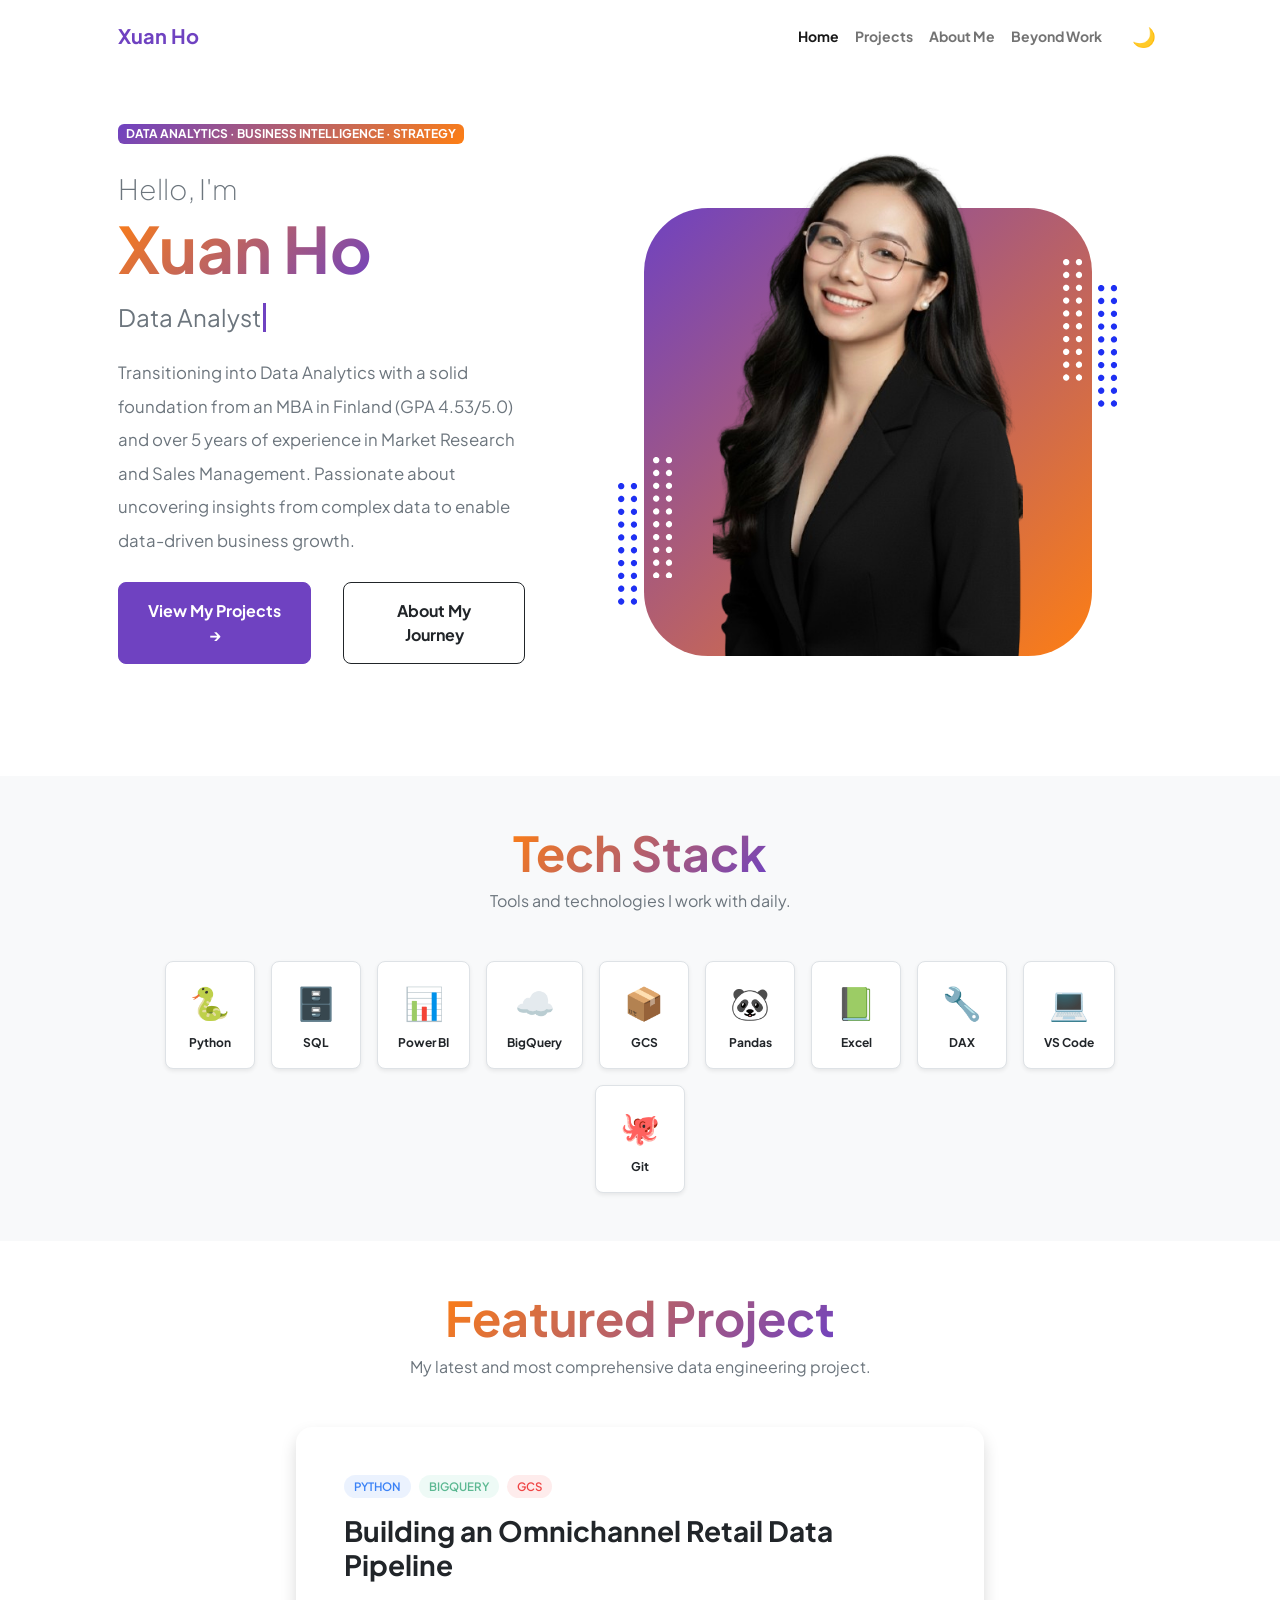
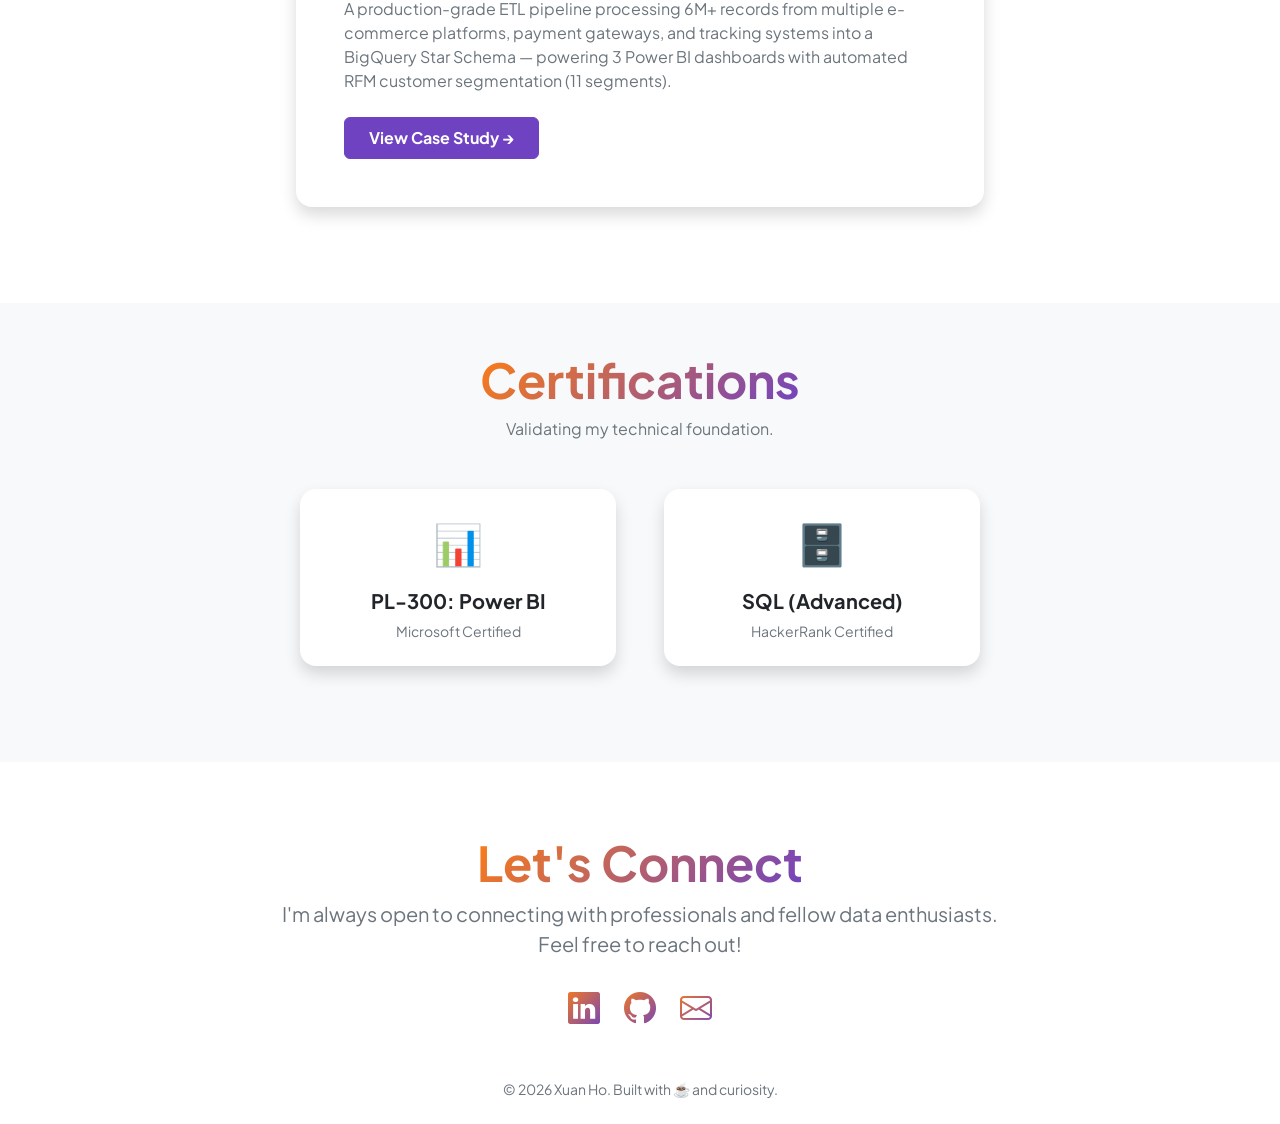
==== index.html @ 076ff89d "Merge branch 'main' of https://github.com/hothanhxuan/hothanhxuan.github.io" ====
<!DOCTYPE html>
<html lang="en">

<head>
    <meta charset="utf-8" />
    <meta name="viewport" content="width=device-width, initial-scale=1, shrink-to-fit=no" />
    <meta name="description"
        content="Xuan Ho (Susan Ho) — Data Analyst specializing in ETL pipelines, Power BI dashboards, and SQL analytics. Based in Helsinki, Finland." />
    <title>Xuan Ho — Data Analyst Portfolio</title>
    <!-- Favicon-->
    <link rel="icon" type="image/png" href="assets/images/favicon.png" />
    <!-- Custom Google font-->
    <link rel="preconnect" href="https://fonts.googleapis.com" />
    <link rel="preconnect" href="https://fonts.gstatic.com" crossorigin />
    <link
        href="https://fonts.googleapis.com/css2?family=Plus+Jakarta+Sans:wght@100;200;300;400;500;600;700;800;900&amp;display=swap"
        rel="stylesheet" />
    <!-- Bootstrap icons-->
    <link href="https://cdn.jsdelivr.net/npm/bootstrap-icons@1.8.1/font/bootstrap-icons.css" rel="stylesheet" />
    <!-- Bootstrap CSS -->
    <link href="https://cdn.jsdelivr.net/npm/bootstrap@5.2.3/dist/css/bootstrap.min.css" rel="stylesheet" />
    <!-- Core theme CSS -->
    <link href="css/style.css" rel="stylesheet" />
</head>

<body class="d-flex flex-column h-100">
    <main class="flex-shrink-0">
        <!-- Navigation-->
        <nav class="navbar navbar-expand-lg navbar-light bg-white py-3">
            <div class="container px-5">
                <a class="navbar-brand" href="index.html"><span class="fw-bolder text-primary">Xuan Ho</span></a>
                <div class="d-flex align-items-center gap-2 d-lg-none">
                    <button class="theme-toggle" id="theme-toggle-mobile" aria-label="Toggle theme"
                        style="width: 32px; height: 32px; border: 1px solid var(--border); border-radius: 50%; background: var(--surface);">
                        <span class="theme-icon" style="font-size: 0.9rem;">🌙</span>
                    </button>
                    <button class="navbar-toggler" type="button" data-bs-toggle="collapse"
                        data-bs-target="#navbarSupportedContent" aria-controls="navbarSupportedContent"
                        aria-expanded="false" aria-label="Toggle navigation"><span
                            class="navbar-toggler-icon"></span></button>
                </div>
                <div class="collapse navbar-collapse" id="navbarSupportedContent">
                    <ul class="navbar-nav ms-auto mb-2 mb-lg-0 small fw-bolder align-items-lg-center">
                        <li class="nav-item"><a class="nav-link active" href="index.html">Home</a></li>
                        <li class="nav-item"><a class="nav-link" href="projects.html">Projects</a></li>
                        <li class="nav-item"><a class="nav-link" href="resume.html">About Me</a></li>
                        <li class="nav-item"><a class="nav-link" href="beyond.html">Beyond Work</a></li>
                        <li class="nav-item ms-lg-3 mt-2 mt-lg-0 d-none d-lg-block">
                            <button class="theme-toggle" id="theme-toggle" aria-label="Toggle theme">
                                <span class="theme-icon">🌙</span>
                            </button>
                        </li>
                    </ul>
                </div>
            </div>
        </nav>

        <!-- Header-->
        <header class="py-5">
            <div class="container px-5 pb-5">
                <div class="row gx-5 align-items-center">
                    <div class="col-lg-5">
                        <!-- Header text content-->
                        <div class="text-center text-lg-start">
                            <div class="badge bg-gradient-primary-to-secondary text-white mb-4">
                                <div class="text-uppercase">Data Analytics &middot; Business Intelligence &middot;
                                    Strategy</div>
                            </div>
                            <div class="fs-3 fw-light text-muted">Hello, I'm</div>
                            <h1 class="display-3 fw-bolder mb-3"><span class="text-gradient d-inline">Xuan Ho</span>
                            </h1>
                            <h2 class="fs-4 fw-normal text-muted mb-4">
                                <span id="typing-text"></span><span class="typing-cursor"></span>
                            </h2>

                            <p class="text-muted mb-4 fw-normal lh-lg" style="font-size: 1.05rem;">
                                Transitioning into Data Analytics with a solid foundation from an MBA in Finland (GPA
                                4.53/5.0)
                                and over 5 years of experience in Market Research and Sales Management.
                                Passionate about uncovering insights from complex data to enable data-driven business
                                growth.
                            </p>
                            <div
                                class="d-grid gap-3 d-sm-flex justify-content-sm-center justify-content-lg-start mb-3">
                                <a class="btn btn-primary btn-lg px-4 py-3 me-sm-3 fs-6 fw-bolder"
                                    href="projects.html">View My Projects →</a>
                                <a class="btn btn-outline-dark btn-lg px-4 py-3 fs-6 fw-bolder" href="resume.html">About
                                    My Journey</a>
                            </div>
                        </div>
                    </div>
                    <div class="col-lg-7">
                        <div class="d-flex justify-content-center mt-5 mt-lg-0">
                            <div class="profile bg-gradient-primary-to-secondary">
                                <!-- TIP: For best results, use a photo with a transparent background like the demo example below-->
                                <!-- Watch a tutorial on how to do this on YouTube (link)-->
                                <img class="profile-img" src="assets/images/profile.png" alt="Xuan Ho" />
                                <div class="dots-1">
                                <!-- SVG Dots-->
                                <svg version="1.1" xmlns="http://www.w3.org/2000/svg"
                                    xmlns:xlink="http://www.w3.org/1999/xlink" x="0px" y="0px"
                                    viewBox="0 0 191.6 1215.4" style="enable-background: new 0 0 191.6 1215.4"
                                    xml:space="preserve">
                                    <g transform="translate(0.000000,1280.000000) scale(0.100000,-0.100000)">
                                        <path
                                            d="M227.7,12788.6c-105-35-200-141-222-248c-43-206,163-412,369-369c155,32,275,190,260,339c-11,105-90,213-190,262        C383.7,12801.6,289.7,12808.6,227.7,12788.6z">
                                        </path>
                                        <path
                                            d="M1507.7,12788.6c-151-50-253-216-222-362c25-119,136-230,254-255c194-41,395,142,375,339c-11,105-90,213-190,262        C1663.7,12801.6,1569.7,12808.6,1507.7,12788.6z">
                                        </path>
                                        <path
                                            d="M227.7,11508.6c-105-35-200-141-222-248c-43-206,163-412,369-369c155,32,275,190,260,339c-11,105-90,213-190,262        C383.7,11521.6,289.7,11528.6,227.7,11508.6z">
                                        </path>
                                        <path
                                            d="M1507.7,11508.6c-151-50-253-216-222-362c25-119,136-230,254-255c194-41,395,142,375,339c-11,105-90,213-190,262        C1663.7,11521.6,1569.7,11528.6,1507.7,11508.6z">
                                        </path>
                                        <path
                                            d="M227.7,10228.6c-105-35-200-141-222-248c-43-206,163-412,369-369c155,32,275,190,260,339c-11,105-90,213-190,262        C383.7,10241.6,289.7,10248.6,227.7,10228.6z">
                                        </path>
                                        <path
                                            d="M1507.7,10228.6c-105-35-200-141-222-248c-43-206,163-412,369-369c155,32,275,190,260,339c-11,105-90,213-190,262        C1663.7,10241.6,1569.7,10248.6,1507.7,10228.6z">
                                        </path>
                                        <path
                                            d="M227.7,8948.6c-105-35-200-141-222-248c-43-206,163-412,369-369c155,32,275,190,260,339c-11,105-90,213-190,262        C383.7,8961.6,289.7,8968.6,227.7,8948.6z">
                                        </path>
                                        <path
                                            d="M1507.7,8948.6c-105-35-200-141-222-248c-43-206,163-412,369-369c155,32,275,190,260,339c-11,105-90,213-190,262        C1663.7,8961.6,1569.7,8968.6,1507.7,8948.6z">
                                        </path>
                                        <path
                                            d="M227.7,7668.6c-105-35-200-141-222-248c-43-206,163-412,369-369c155,32,275,190,260,339c-11,105-90,213-190,262        C383.7,7681.6,289.7,7688.6,227.7,7668.6z">
                                        </path>
                                        <path
                                            d="M1507.7,7668.6c-105-35-200-141-222-248c-43-206,163-412,369-369c155,32,275,190,260,339c-11,105-90,213-190,262        C1663.7,7681.6,1569.7,7688.6,1507.7,7668.6z">
                                        </path>
                                        <path
                                            d="M227.7,6388.6c-105-35-200-141-222-248c-43-206,163-412,369-369c155,32,275,190,260,339c-11,105-90,213-190,262        C383.7,6401.6,289.7,6408.6,227.7,6388.6z">
                                        </path>
                                        <path
                                            d="M1507.7,6388.6c-105-35-200-141-222-248c-43-206,163-412,369-369c155,32,275,190,260,339c-11,105-90,213-190,262        C1663.7,6401.6,1569.7,6408.6,1507.7,6388.6z">
                                        </path>
                                        <path
                                            d="M227.7,5108.6c-105-35-200-141-222-248c-43-206,163-412,369-369c155,32,275,190,260,339c-11,105-90,213-190,262        C383.7,5121.6,289.7,5128.6,227.7,5108.6z">
                                        </path>
                                        <path
                                            d="M1507.7,5108.6c-105-35-200-141-222-248c-43-206,163-412,369-369c155,32,275,190,260,339c-11,105-90,213-190,262        C1663.7,5121.6,1569.7,5128.6,1507.7,5108.6z">
                                        </path>
                                        <path
                                            d="M227.7,3828.6c-105-35-200-141-222-248c-43-206,163-412,369-369c155,32,275,190,260,339c-11,105-90,213-190,262        C383.7,3841.6,289.7,3848.6,227.7,3828.6z">
                                        </path>
                                        <path
                                            d="M1507.7,3828.6c-105-35-200-141-222-248c-43-206,163-412,369-369c155,32,275,190,260,339c-11,105-90,213-190,262        C1663.7,3841.6,1569.7,3848.6,1507.7,3828.6z">
                                        </path>
                                        <path
                                            d="M227.7,2548.6c-105-35-200-141-222-248c-43-206,163-412,369-369c155,32,275,190,260,339c-11,105-90,213-190,262        C383.7,2561.6,289.7,2568.6,227.7,2548.6z">
                                        </path>
                                        <path
                                            d="M1507.7,2548.6c-105-35-200-141-222-248c-43-206,163-412,369-369c155,32,275,190,260,339c-11,105-90,213-190,262        C1663.7,2561.6,1569.7,2568.6,1507.7,2548.6z">
                                        </path>
                                        <path
                                            d="M227.7,1268.6c-105-35-200-141-222-248c-43-206,163-412,369-369c155,32,275,190,260,339c-11,105-90,213-190,262        C383.7,1281.6,289.7,1288.6,227.7,1268.6z">
                                        </path>
                                        <path
                                            d="M1507.7,1268.6c-105-35-200-141-222-248c-43-206,163-412,369-369c155,32,275,190,260,339c-11,105-90,213-190,262        C1663.7,1281.6,1569.7,1288.6,1507.7,1268.6z">
                                        </path>
                                    </g>
                                </svg>
                                <!-- END of SVG dots-->
                            </div>
                            <div class="dots-2">
                                <!-- SVG Dots-->
                                <svg version="1.1" xmlns="http://www.w3.org/2000/svg"
                                    xmlns:xlink="http://www.w3.org/1999/xlink" x="0px" y="0px"
                                    viewBox="0 0 191.6 1215.4" style="enable-background: new 0 0 191.6 1215.4"
                                    xml:space="preserve">
                                    <g transform="translate(0.000000,1280.000000) scale(0.100000,-0.100000)">
                                        <path
                                            d="M227.7,12788.6c-105-35-200-141-222-248c-43-206,163-412,369-369c155,32,275,190,260,339c-11,105-90,213-190,262        C383.7,12801.6,289.7,12808.6,227.7,12788.6z">
                                        </path>
                                        <path
                                            d="M1507.7,12788.6c-151-50-253-216-222-362c25-119,136-230,254-255c194-41,395,142,375,339c-11,105-90,213-190,262        C1663.7,12801.6,1569.7,12808.6,1507.7,12788.6z">
                                        </path>
                                        <path
                                            d="M227.7,11508.6c-105-35-200-141-222-248c-43-206,163-412,369-369c155,32,275,190,260,339c-11,105-90,213-190,262        C383.7,11521.6,289.7,11528.6,227.7,11508.6z">
                                        </path>
                                        <path
                                            d="M1507.7,11508.6c-151-50-253-216-222-362c25-119,136-230,254-255c194-41,395,142,375,339c-11,105-90,213-190,262        C1663.7,11521.6,1569.7,11528.6,1507.7,11508.6z">
                                        </path>
                                        <path
                                            d="M227.7,10228.6c-105-35-200-141-222-248c-43-206,163-412,369-369c155,32,275,190,260,339c-11,105-90,213-190,262        C383.7,10241.6,289.7,10248.6,227.7,10228.6z">
                                        </path>
                                        <path
                                            d="M1507.7,10228.6c-105-35-200-141-222-248c-43-206,163-412,369-369c155,32,275,190,260,339c-11,105-90,213-190,262        C1663.7,10241.6,1569.7,10248.6,1507.7,10228.6z">
                                        </path>
                                        <path
                                            d="M227.7,8948.6c-105-35-200-141-222-248c-43-206,163-412,369-369c155,32,275,190,260,339c-11,105-90,213-190,262        C383.7,8961.6,289.7,8968.6,227.7,8948.6z">
                                        </path>
                                        <path
                                            d="M1507.7,8948.6c-105-35-200-141-222-248c-43-206,163-412,369-369c155,32,275,190,260,339c-11,105-90,213-190,262        C1663.7,8961.6,1569.7,8968.6,1507.7,8948.6z">
                                        </path>
                                        <path
                                            d="M227.7,7668.6c-105-35-200-141-222-248c-43-206,163-412,369-369c155,32,275,190,260,339c-11,105-90,213-190,262        C383.7,7681.6,289.7,7688.6,227.7,7668.6z">
                                        </path>
                                        <path
                                            d="M1507.7,7668.6c-105-35-200-141-222-248c-43-206,163-412,369-369c155,32,275,190,260,339c-11,105-90,213-190,262        C1663.7,7681.6,1569.7,7688.6,1507.7,7668.6z">
                                        </path>
                                        <path
                                            d="M227.7,6388.6c-105-35-200-141-222-248c-43-206,163-412,369-369c155,32,275,190,260,339c-11,105-90,213-190,262        C383.7,6401.6,289.7,6408.6,227.7,6388.6z">
                                        </path>
                                        <path
                                            d="M1507.7,6388.6c-105-35-200-141-222-248c-43-206,163-412,369-369c155,32,275,190,260,339c-11,105-90,213-190,262        C1663.7,6401.6,1569.7,6408.6,1507.7,6388.6z">
                                        </path>
                                        <path
                                            d="M227.7,5108.6c-105-35-200-141-222-248c-43-206,163-412,369-369c155,32,275,190,260,339c-11,105-90,213-190,262        C383.7,5121.6,289.7,5128.6,227.7,5108.6z">
                                        </path>
                                        <path
                                            d="M1507.7,5108.6c-105-35-200-141-222-248c-43-206,163-412,369-369c155,32,275,190,260,339c-11,105-90,213-190,262        C1663.7,5121.6,1569.7,5128.6,1507.7,5108.6z">
                                        </path>
                                        <path
                                            d="M227.7,3828.6c-105-35-200-141-222-248c-43-206,163-412,369-369c155,32,275,190,260,339c-11,105-90,213-190,262        C383.7,3841.6,289.7,3848.6,227.7,3828.6z">
                                        </path>
                                        <path
                                            d="M1507.7,3828.6c-105-35-200-141-222-248c-43-206,163-412,369-369c155,32,275,190,260,339c-11,105-90,213-190,262        C1663.7,3841.6,1569.7,3848.6,1507.7,3828.6z">
                                        </path>
                                        <path
                                            d="M227.7,2548.6c-105-35-200-141-222-248c-43-206,163-412,369-369c155,32,275,190,260,339c-11,105-90,213-190,262        C383.7,2561.6,289.7,2568.6,227.7,2548.6z">
                                        </path>
                                        <path
                                            d="M1507.7,2548.6c-105-35-200-141-222-248c-43-206,163-412,369-369c155,32,275,190,260,339c-11,105-90,213-190,262        C1663.7,2561.6,1569.7,2568.6,1507.7,2548.6z">
                                        </path>
                                        <path
                                            d="M227.7,1268.6c-105-35-200-141-222-248c-43-206,163-412,369-369c155,32,275,190,260,339c-11,105-90,213-190,262        C383.7,1281.6,289.7,1288.6,227.7,1268.6z">
                                        </path>
                                        <path
                                            d="M1507.7,1268.6c-105-35-200-141-222-248c-43-206,163-412,369-369c155,32,275,190,260,339c-11,105-90,213-190,262        C1663.7,1281.6,1569.7,1288.6,1507.7,1268.6z">
                                        </path>
                                    </g>
                                </svg>
                                <!-- END of SVG dots-->
                            </div>
                            <div class="dots-3">
                                <!-- SVG Dots-->
                                <svg version="1.1" xmlns="http://www.w3.org/2000/svg"
                                    xmlns:xlink="http://www.w3.org/1999/xlink" x="0px" y="0px"
                                    viewBox="0 0 191.6 1215.4" style="enable-background: new 0 0 191.6 1215.4"
                                    xml:space="preserve">
                                    <g transform="translate(0.000000,1280.000000) scale(0.100000,-0.100000)">
                                        <path
                                            d="M227.7,12788.6c-105-35-200-141-222-248c-43-206,163-412,369-369c155,32,275,190,260,339c-11,105-90,213-190,262        C383.7,12801.6,289.7,12808.6,227.7,12788.6z">
                                        </path>
                                        <path
                                            d="M1507.7,12788.6c-151-50-253-216-222-362c25-119,136-230,254-255c194-41,395,142,375,339c-11,105-90,213-190,262        C1663.7,12801.6,1569.7,12808.6,1507.7,12788.6z">
                                        </path>
                                        <path
                                            d="M227.7,11508.6c-105-35-200-141-222-248c-43-206,163-412,369-369c155,32,275,190,260,339c-11,105-90,213-190,262        C383.7,11521.6,289.7,11528.6,227.7,11508.6z">
                                        </path>
                                        <path
                                            d="M1507.7,11508.6c-151-50-253-216-222-362c25-119,136-230,254-255c194-41,395,142,375,339c-11,105-90,213-190,262        C1663.7,11521.6,1569.7,11528.6,1507.7,11508.6z">
                                        </path>
                                        <path
                                            d="M227.7,10228.6c-105-35-200-141-222-248c-43-206,163-412,369-369c155,32,275,190,260,339c-11,105-90,213-190,262        C383.7,10241.6,289.7,10248.6,227.7,10228.6z">
                                        </path>
                                        <path
                                            d="M1507.7,10228.6c-105-35-200-141-222-248c-43-206,163-412,369-369c155,32,275,190,260,339c-11,105-90,213-190,262        C1663.7,10241.6,1569.7,10248.6,1507.7,10228.6z">
                                        </path>
                                        <path
                                            d="M227.7,8948.6c-105-35-200-141-222-248c-43-206,163-412,369-369c155,32,275,190,260,339c-11,105-90,213-190,262        C383.7,8961.6,289.7,8968.6,227.7,8948.6z">
                                        </path>
                                        <path
                                            d="M1507.7,8948.6c-105-35-200-141-222-248c-43-206,163-412,369-369c155,32,275,190,260,339c-11,105-90,213-190,262        C1663.7,8961.6,1569.7,8968.6,1507.7,8948.6z">
                                        </path>
                                        <path
                                            d="M227.7,7668.6c-105-35-200-141-222-248c-43-206,163-412,369-369c155,32,275,190,260,339c-11,105-90,213-190,262        C383.7,7681.6,289.7,7688.6,227.7,7668.6z">
                                        </path>
                                        <path
                                            d="M1507.7,7668.6c-105-35-200-141-222-248c-43-206,163-412,369-369c155,32,275,190,260,339c-11,105-90,213-190,262        C1663.7,7681.6,1569.7,7688.6,1507.7,7668.6z">
                                        </path>
                                        <path
                                            d="M227.7,6388.6c-105-35-200-141-222-248c-43-206,163-412,369-369c155,32,275,190,260,339c-11,105-90,213-190,262        C383.7,6401.6,289.7,6408.6,227.7,6388.6z">
                                        </path>
                                        <path
                                            d="M1507.7,6388.6c-105-35-200-141-222-248c-43-206,163-412,369-369c155,32,275,190,260,339c-11,105-90,213-190,262        C1663.7,6401.6,1569.7,6408.6,1507.7,6388.6z">
                                        </path>
                                        <path
                                            d="M227.7,5108.6c-105-35-200-141-222-248c-43-206,163-412,369-369c155,32,275,190,260,339c-11,105-90,213-190,262        C383.7,5121.6,289.7,5128.6,227.7,5108.6z">
                                        </path>
                                        <path
                                            d="M1507.7,5108.6c-105-35-200-141-222-248c-43-206,163-412,369-369c155,32,275,190,260,339c-11,105-90,213-190,262        C1663.7,5121.6,1569.7,5128.6,1507.7,5108.6z">
                                        </path>
                                        <path
                                            d="M227.7,3828.6c-105-35-200-141-222-248c-43-206,163-412,369-369c155,32,275,190,260,339c-11,105-90,213-190,262        C383.7,3841.6,289.7,3848.6,227.7,3828.6z">
                                        </path>
                                        <path
                                            d="M1507.7,3828.6c-105-35-200-141-222-248c-43-206,163-412,369-369c155,32,275,190,260,339c-11,105-90,213-190,262        C1663.7,3841.6,1569.7,3848.6,1507.7,3828.6z">
                                        </path>
                                        <path
                                            d="M227.7,2548.6c-105-35-200-141-222-248c-43-206,163-412,369-369c155,32,275,190,260,339c-11,105-90,213-190,262        C383.7,2561.6,289.7,2568.6,227.7,2548.6z">
                                        </path>
                                        <path
                                            d="M1507.7,2548.6c-105-35-200-141-222-248c-43-206,163-412,369-369c155,32,275,190,260,339c-11,105-90,213-190,262        C1663.7,2561.6,1569.7,2568.6,1507.7,2548.6z">
                                        </path>
                                        <path
                                            d="M227.7,1268.6c-105-35-200-141-222-248c-43-206,163-412,369-369c155,32,275,190,260,339c-11,105-90,213-190,262        C383.7,1281.6,289.7,1288.6,227.7,1268.6z">
                                        </path>
                                        <path
                                            d="M1507.7,1268.6c-105-35-200-141-222-248c-43-206,163-412,369-369c155,32,275,190,260,339c-11,105-90,213-190,262        C1663.7,1281.6,1569.7,1288.6,1507.7,1268.6z">
                                        </path>
                                    </g>
                                </svg>
                                <!-- END of SVG dots-->
                            </div>
                            <div class="dots-4">
                                <!-- SVG Dots-->
                                <svg version="1.1" xmlns="http://www.w3.org/2000/svg"
                                    xmlns:xlink="http://www.w3.org/1999/xlink" x="0px" y="0px"
                                    viewBox="0 0 191.6 1215.4" style="enable-background: new 0 0 191.6 1215.4"
                                    xml:space="preserve">
                                    <g transform="translate(0.000000,1280.000000) scale(0.100000,-0.100000)">
                                        <path
                                            d="M227.7,12788.6c-105-35-200-141-222-248c-43-206,163-412,369-369c155,32,275,190,260,339c-11,105-90,213-190,262        C383.7,12801.6,289.7,12808.6,227.7,12788.6z">
                                        </path>
                                        <path
                                            d="M1507.7,12788.6c-151-50-253-216-222-362c25-119,136-230,254-255c194-41,395,142,375,339c-11,105-90,213-190,262        C1663.7,12801.6,1569.7,12808.6,1507.7,12788.6z">
                                        </path>
                                        <path
                                            d="M227.7,11508.6c-105-35-200-141-222-248c-43-206,163-412,369-369c155,32,275,190,260,339c-11,105-90,213-190,262        C383.7,11521.6,289.7,11528.6,227.7,11508.6z">
                                        </path>
                                        <path
                                            d="M1507.7,11508.6c-151-50-253-216-222-362c25-119,136-230,254-255c194-41,395,142,375,339c-11,105-90,213-190,262        C1663.7,11521.6,1569.7,11528.6,1507.7,11508.6z">
                                        </path>
                                        <path
                                            d="M227.7,10228.6c-105-35-200-141-222-248c-43-206,163-412,369-369c155,32,275,190,260,339c-11,105-90,213-190,262        C383.7,10241.6,289.7,10248.6,227.7,10228.6z">
                                        </path>
                                        <path
                                            d="M1507.7,10228.6c-105-35-200-141-222-248c-43-206,163-412,369-369c155,32,275,190,260,339c-11,105-90,213-190,262        C1663.7,10241.6,1569.7,10248.6,1507.7,10228.6z">
                                        </path>
                                        <path
                                            d="M227.7,8948.6c-105-35-200-141-222-248c-43-206,163-412,369-369c155,32,275,190,260,339c-11,105-90,213-190,262        C383.7,8961.6,289.7,8968.6,227.7,8948.6z">
                                        </path>
                                        <path
                                            d="M1507.7,8948.6c-105-35-200-141-222-248c-43-206,163-412,369-369c155,32,275,190,260,339c-11,105-90,213-190,262        C1663.7,8961.6,1569.7,8968.6,1507.7,8948.6z">
                                        </path>
                                        <path
                                            d="M227.7,7668.6c-105-35-200-141-222-248c-43-206,163-412,369-369c155,32,275,190,260,339c-11,105-90,213-190,262        C383.7,7681.6,289.7,7688.6,227.7,7668.6z">
                                        </path>
                                        <path
                                            d="M1507.7,7668.6c-105-35-200-141-222-248c-43-206,163-412,369-369c155,32,275,190,260,339c-11,105-90,213-190,262        C1663.7,7681.6,1569.7,7688.6,1507.7,7668.6z">
                                        </path>
                                        <path
                                            d="M227.7,6388.6c-105-35-200-141-222-248c-43-206,163-412,369-369c155,32,275,190,260,339c-11,105-90,213-190,262        C383.7,6401.6,289.7,6408.6,227.7,6388.6z">
                                        </path>
                                        <path
                                            d="M1507.7,6388.6c-105-35-200-141-222-248c-43-206,163-412,369-369c155,32,275,190,260,339c-11,105-90,213-190,262        C1663.7,6401.6,1569.7,6408.6,1507.7,6388.6z">
                                        </path>
                                        <path
                                            d="M227.7,5108.6c-105-35-200-141-222-248c-43-206,163-412,369-369c155,32,275,190,260,339c-11,105-90,213-190,262        C383.7,5121.6,289.7,5128.6,227.7,5108.6z">
                                        </path>
                                        <path
                                            d="M1507.7,5108.6c-105-35-200-141-222-248c-43-206,163-412,369-369c155,32,275,190,260,339c-11,105-90,213-190,262        C1663.7,5121.6,1569.7,5128.6,1507.7,5108.6z">
                                        </path>
                                        <path
                                            d="M227.7,3828.6c-105-35-200-141-222-248c-43-206,163-412,369-369c155,32,275,190,260,339c-11,105-90,213-190,262        C383.7,3841.6,289.7,3848.6,227.7,3828.6z">
                                        </path>
                                        <path
                                            d="M1507.7,3828.6c-105-35-200-141-222-248c-43-206,163-412,369-369c155,32,275,190,260,339c-11,105-90,213-190,262        C1663.7,3841.6,1569.7,3848.6,1507.7,3828.6z">
                                        </path>
                                        <path
                                            d="M227.7,2548.6c-105-35-200-141-222-248c-43-206,163-412,369-369c155,32,275,190,260,339c-11,105-90,213-190,262        C383.7,2561.6,289.7,2568.6,227.7,2548.6z">
                                        </path>
                                        <path
                                            d="M1507.7,2548.6c-105-35-200-141-222-248c-43-206,163-412,369-369c155,32,275,190,260,339c-11,105-90,213-190,262        C1663.7,2561.6,1569.7,2568.6,1507.7,2548.6z">
                                        </path>
                                        <path
                                            d="M227.7,1268.6c-105-35-200-141-222-248c-43-206,163-412,369-369c155,32,275,190,260,339c-11,105-90,213-190,262        C383.7,1281.6,289.7,1288.6,227.7,1268.6z">
                                        </path>
                                        <path
                                            d="M1507.7,1268.6c-105-35-200-141-222-248c-43-206,163-412,369-369c155,32,275,190,260,339c-11,105-90,213-190,262        C1663.7,1281.6,1569.7,1288.6,1507.7,1268.6z">
                                        </path>
                                    </g>
                                </svg>
                                <!-- END of SVG dots-->
                            </div>
                        </div>

                    </div>
                </div>
            </div>
            </div>
        </header>

        <!-- Tech Stack Section -->
        <section class="bg-light py-5">
            <div class="container px-5">
                <div class="text-center mb-5">
                    <h2 class="display-5 fw-bolder"><span class="text-gradient d-inline">Tech Stack</span></h2>
                    <p class="text-muted">Tools and technologies I work with daily.</p>
                </div>
                <div class="d-flex flex-wrap justify-content-center gap-3">
                    <div class="tech-item bg-white shadow-sm"
                        style="display: flex; flex-direction: column; align-items: center; gap: 8px; padding: 16px 20px; border: 1px solid var(--border); border-radius: var(--radius); min-width: 90px;">
                        <span class="tech-icon fs-2">🐍</span><span class="fw-bolder"
                            style="font-size: 0.75rem;">Python</span></div>
                    <div class="tech-item bg-white shadow-sm"
                        style="display: flex; flex-direction: column; align-items: center; gap: 8px; padding: 16px 20px; border: 1px solid var(--border); border-radius: var(--radius); min-width: 90px;">
                        <span class="tech-icon fs-2">🗄️</span><span class="fw-bolder"
                            style="font-size: 0.75rem;">SQL</span></div>
                    <div class="tech-item bg-white shadow-sm"
                        style="display: flex; flex-direction: column; align-items: center; gap: 8px; padding: 16px 20px; border: 1px solid var(--border); border-radius: var(--radius); min-width: 90px;">
                        <span class="tech-icon fs-2">📊</span><span class="fw-bolder" style="font-size: 0.75rem;">Power
                            BI</span></div>
                    <div class="tech-item bg-white shadow-sm"
                        style="display: flex; flex-direction: column; align-items: center; gap: 8px; padding: 16px 20px; border: 1px solid var(--border); border-radius: var(--radius); min-width: 90px;">
                        <span class="tech-icon fs-2">☁️</span><span class="fw-bolder"
                            style="font-size: 0.75rem;">BigQuery</span></div>
                    <div class="tech-item bg-white shadow-sm"
                        style="display: flex; flex-direction: column; align-items: center; gap: 8px; padding: 16px 20px; border: 1px solid var(--border); border-radius: var(--radius); min-width: 90px;">
                        <span class="tech-icon fs-2">📦</span><span class="fw-bolder"
                            style="font-size: 0.75rem;">GCS</span></div>
                    <div class="tech-item bg-white shadow-sm"
                        style="display: flex; flex-direction: column; align-items: center; gap: 8px; padding: 16px 20px; border: 1px solid var(--border); border-radius: var(--radius); min-width: 90px;">
                        <span class="tech-icon fs-2">🐼</span><span class="fw-bolder"
                            style="font-size: 0.75rem;">Pandas</span></div>
                    <div class="tech-item bg-white shadow-sm"
                        style="display: flex; flex-direction: column; align-items: center; gap: 8px; padding: 16px 20px; border: 1px solid var(--border); border-radius: var(--radius); min-width: 90px;">
                        <span class="tech-icon fs-2">📗</span><span class="fw-bolder"
                            style="font-size: 0.75rem;">Excel</span></div>
                    <div class="tech-item bg-white shadow-sm"
                        style="display: flex; flex-direction: column; align-items: center; gap: 8px; padding: 16px 20px; border: 1px solid var(--border); border-radius: var(--radius); min-width: 90px;">
                        <span class="tech-icon fs-2">🔧</span><span class="fw-bolder"
                            style="font-size: 0.75rem;">DAX</span></div>
                    <div class="tech-item bg-white shadow-sm"
                        style="display: flex; flex-direction: column; align-items: center; gap: 8px; padding: 16px 20px; border: 1px solid var(--border); border-radius: var(--radius); min-width: 90px;">
                        <span class="tech-icon fs-2">💻</span><span class="fw-bolder" style="font-size: 0.75rem;">VS
                            Code</span></div>
                    <div class="tech-item bg-white shadow-sm"
                        style="display: flex; flex-direction: column; align-items: center; gap: 8px; padding: 16px 20px; border: 1px solid var(--border); border-radius: var(--radius); min-width: 90px;">
                        <span class="tech-icon fs-2">🐙</span><span class="fw-bolder"
                            style="font-size: 0.75rem;">Git</span></div>
                </div>
            </div>
        </section>

        <!-- Featured Project Section -->
        <section class="py-5">
            <div class="container px-5">
                <div class="text-center mb-5">
                    <h2 class="display-5 fw-bolder"><span class="text-gradient d-inline">Featured Project</span></h2>
                    <p class="text-muted">My latest and most comprehensive data engineering project.</p>
                </div>
                <div class="row justify-content-center">
                    <div class="col-lg-8">
                        <div class="card shadow border-0 rounded-4 mb-5 bg-white">
                            <div class="card-body p-5">
                                <div class="d-flex flex-wrap gap-2 mb-3">
                                    <span class="project-tag tag-python"
                                        style="padding: 3px 10px; border-radius: var(--radius-full); font-size: 0.72rem; font-weight: 600; text-transform: uppercase; background: rgba(59,130,246,0.1); color: #3B82F6;">Python</span>
                                    <span class="project-tag tag-bigquery"
                                        style="padding: 3px 10px; border-radius: var(--radius-full); font-size: 0.72rem; font-weight: 600; text-transform: uppercase; background: rgba(168,230,207,0.2); color: #5cb892;">BigQuery</span>
                                    <span class="project-tag tag-gcs"
                                        style="padding: 3px 10px; border-radius: var(--radius-full); font-size: 0.72rem; font-weight: 600; text-transform: uppercase; background: rgba(239,68,68,0.1); color: #EF4444;">GCS</span>
                                </div>
                                <h3 class="fw-bolder mb-3">Building an Omnichannel Retail Data Pipeline</h3>
                                <p class="text-muted mb-4">
                                    A production-grade ETL pipeline processing 6M+ records from multiple e-commerce
                                    platforms,
                                    payment gateways, and tracking systems into a BigQuery Star Schema — powering 3
                                    Power BI dashboards
                                    with automated RFM customer segmentation (11 segments).
                                </p>
                                <a href="projects/etl-pipeline.html"
                                    class="btn btn-primary px-4 py-2 fw-bolder">
                                    View Case Study →
                                </a>
                            </div>
                        </div>
                    </div>
                </div>
            </div>
        </section>

        <!-- Certifications Section -->
        <section class="bg-light py-5">
            <div class="container px-5">
                <div class="row gx-5 justify-content-center">
                    <div class="col-xxl-8">
                        <div class="text-center mb-5">
                            <h2 class="display-5 fw-bolder"><span class="text-gradient d-inline">Certifications</span>
                            </h2>
                            <p class="text-muted">Validating my technical foundation.</p>
                        </div>
                        <!-- Cert Grid -->
                        <div class="row gx-5 justify-content-center">
                            <div class="col-lg-4 col-md-6 mb-5">
                                <div class="card h-100 shadow border-0 rounded-4 bg-white">
                                    <div class="card-body p-4 text-center">
                                        <div class="fs-1 mb-3">📊</div>
                                        <h5 class="fw-bolder">PL-300: Power BI</h5>
                                        <div class="small text-muted">Microsoft Certified</div>
                                    </div>
                                </div>
                            </div>
                            <div class="col-lg-4 col-md-6 mb-5">
                                <div class="card h-100 shadow border-0 rounded-4 bg-white">
                                    <div class="card-body p-4 text-center">
                                        <div class="fs-1 mb-3">🗄️</div>
                                        <h5 class="fw-bolder">SQL (Advanced)</h5>
                                        <div class="small text-muted">HackerRank Certified</div>
                                    </div>
                                </div>
                            </div>
                        </div>
                    </div>
                </div>
            </div>
        </section>

    </main>

    <!-- Footer-->
    <footer class="bg-white py-4 mt-auto">
        <div class="container px-5">
            <div class="text-center my-5">
                <h2 class="display-5 fw-bolder"><span class="text-gradient d-inline">Let's Connect</span></h2>
                <p class="lead fw-normal text-muted mb-4">I'm always open to connecting with professionals and fellow
                    data
                    enthusiasts. <br> Feel free to reach out!</p>
                <div class="d-flex justify-content-center fs-2 gap-4">
                    <a class="text-gradient" href="https://linkedin.com/in/xuanhothanh" target="_blank"
                        title="LinkedIn"><i class="bi bi-linkedin"></i></a>
                    <a class="text-gradient" href="https://github.com/hothanhxuan" target="_blank" title="GitHub"><i
                            class="bi bi-github"></i></a>
                    <a class="text-gradient" href="mailto:susanngo1995@gmail.com" title="Email"><i
                            class="bi bi-envelope"></i></a>
                </div>
            </div>
            <div class="row align-items-center justify-content-center flex-column flex-sm-row">
                <div class="col-auto">
                    <div class="small m-0 text-muted">© 2026 Xuan Ho. Built with ☕ and curiosity.</div>
                </div>
            </div>
        </div>
    </footer>

    <button class="back-to-top" id="back-to-top" aria-label="Back to top">↑</button>

    <!-- Bootstrap core JS-->
    <script src="https://cdn.jsdelivr.net/npm/bootstrap@5.2.3/dist/js/bootstrap.bundle.min.js"></script>
    <!-- Core theme JS-->
    <script src="js/main.js"></script>
    <script>
        // Mobile theme toggle sync
        const mobileToggle = document.getElementById('theme-toggle-mobile');
        if (window.innerWidth <= 768 && mobileToggle) {
            mobileToggle.style.display = 'flex';
        }
        window.addEventListener('resize', () => {
            if (mobileToggle) mobileToggle.style.display = window.innerWidth <= 768 ? 'flex' : 'none';
        });
        mobileToggle?.addEventListener('click', () => {
            const current = document.documentElement.getAttribute('data-theme');
            setTheme(current === 'dark' ? 'light' : 'dark');
            const icon = mobileToggle.querySelector('.theme-icon');
            if (icon) icon.textContent = document.documentElement.getAttribute('data-theme') === 'dark' ? '☀️' : '🌙';
        });
    </script>
</body>

</html>
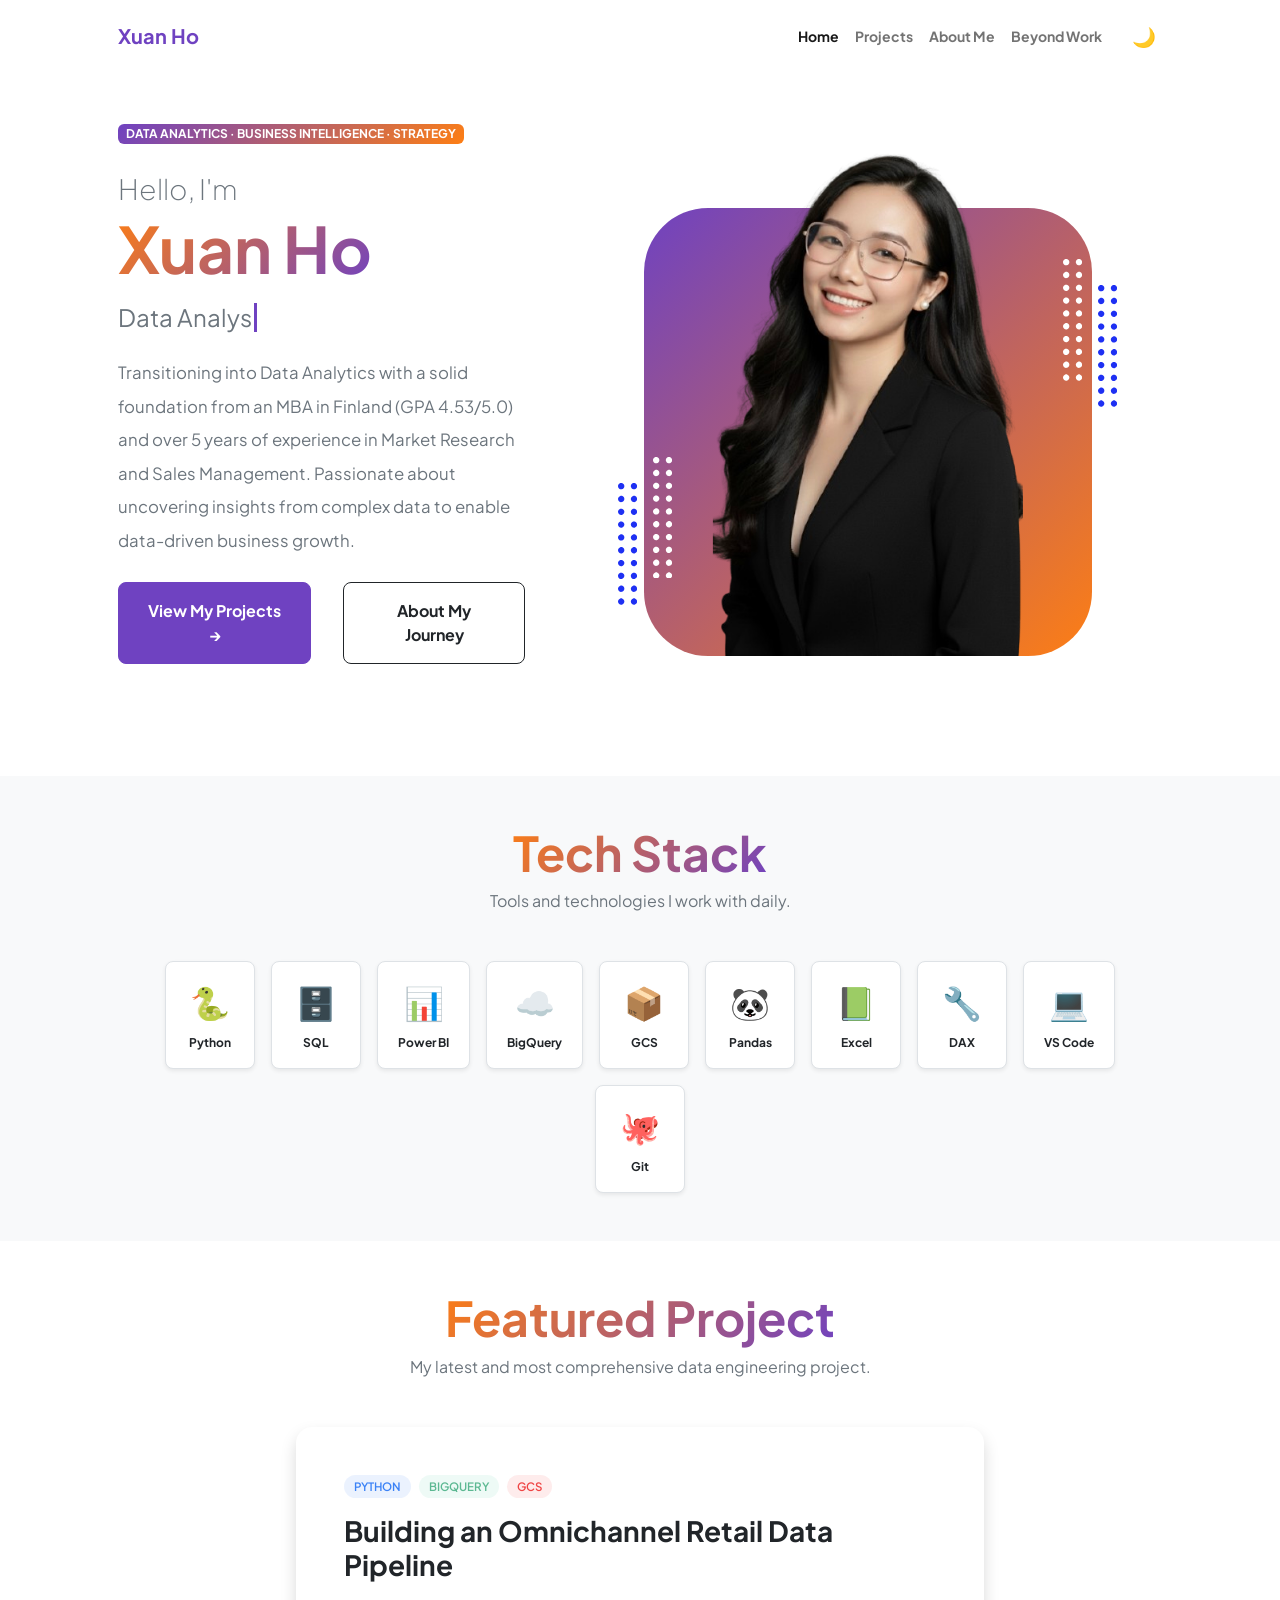
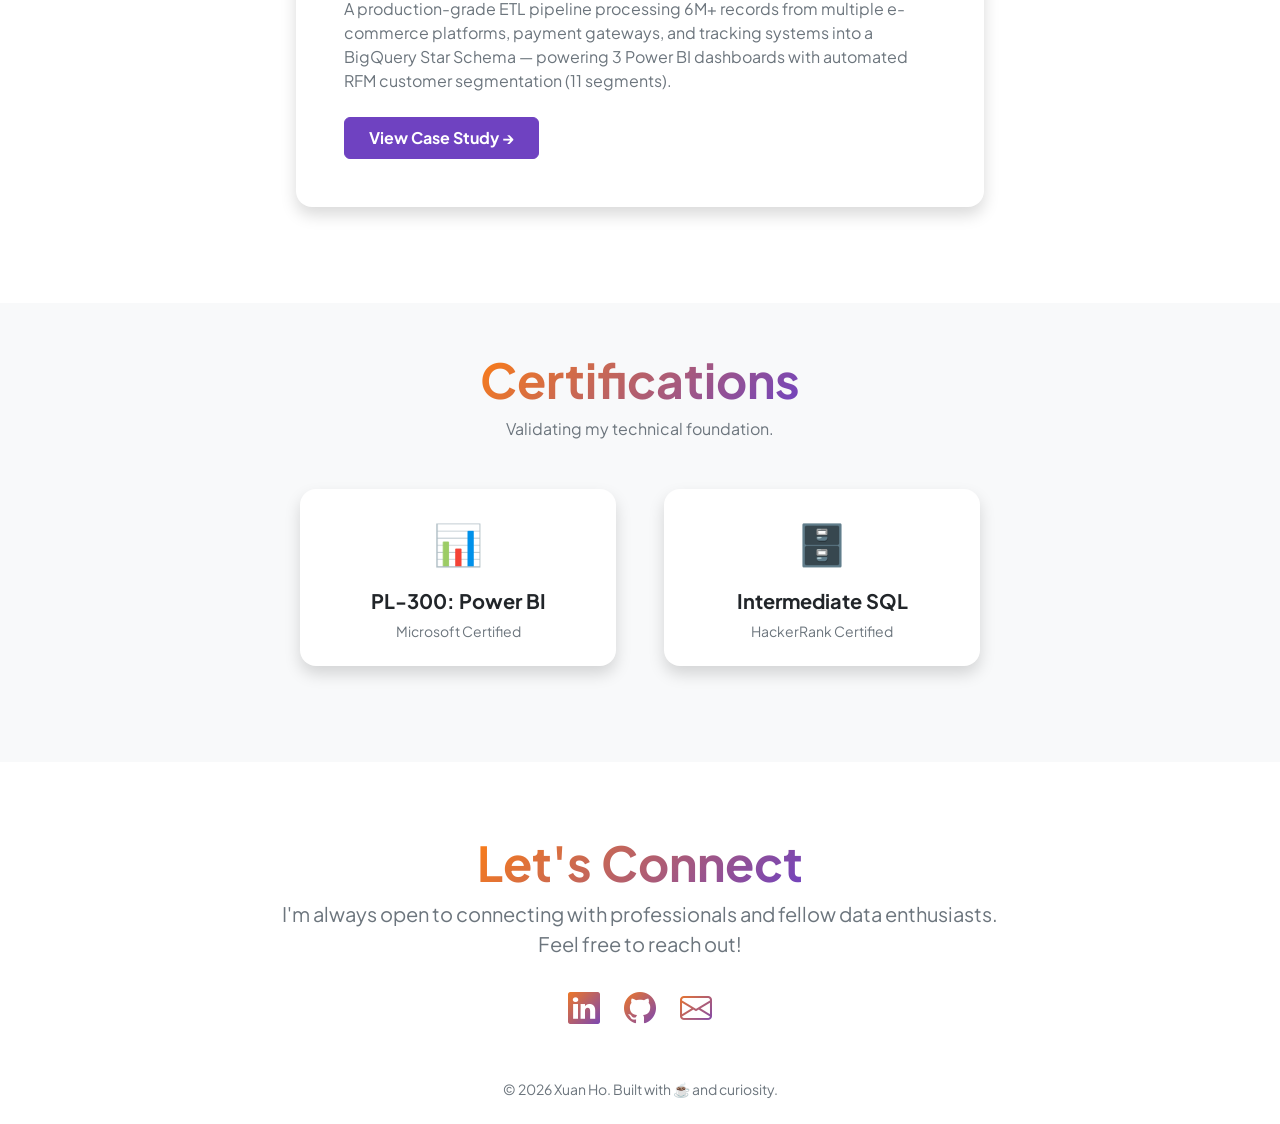
==== commit 95db85cf: "Update portfolio: projects, resume, and HR analytics case study" ====
--- a/index.html
+++ b/index.html
@@ -502,7 +502,7 @@
                                 <div class="card h-100 shadow border-0 rounded-4 bg-white">
                                     <div class="card-body p-4 text-center">
                                         <div class="fs-1 mb-3">🗄️</div>
-                                        <h5 class="fw-bolder">SQL (Advanced)</h5>
+                                        <h5 class="fw-bolder">Intermediate SQL</h5>
                                         <div class="small text-muted">HackerRank Certified</div>
                                     </div>
                                 </div>
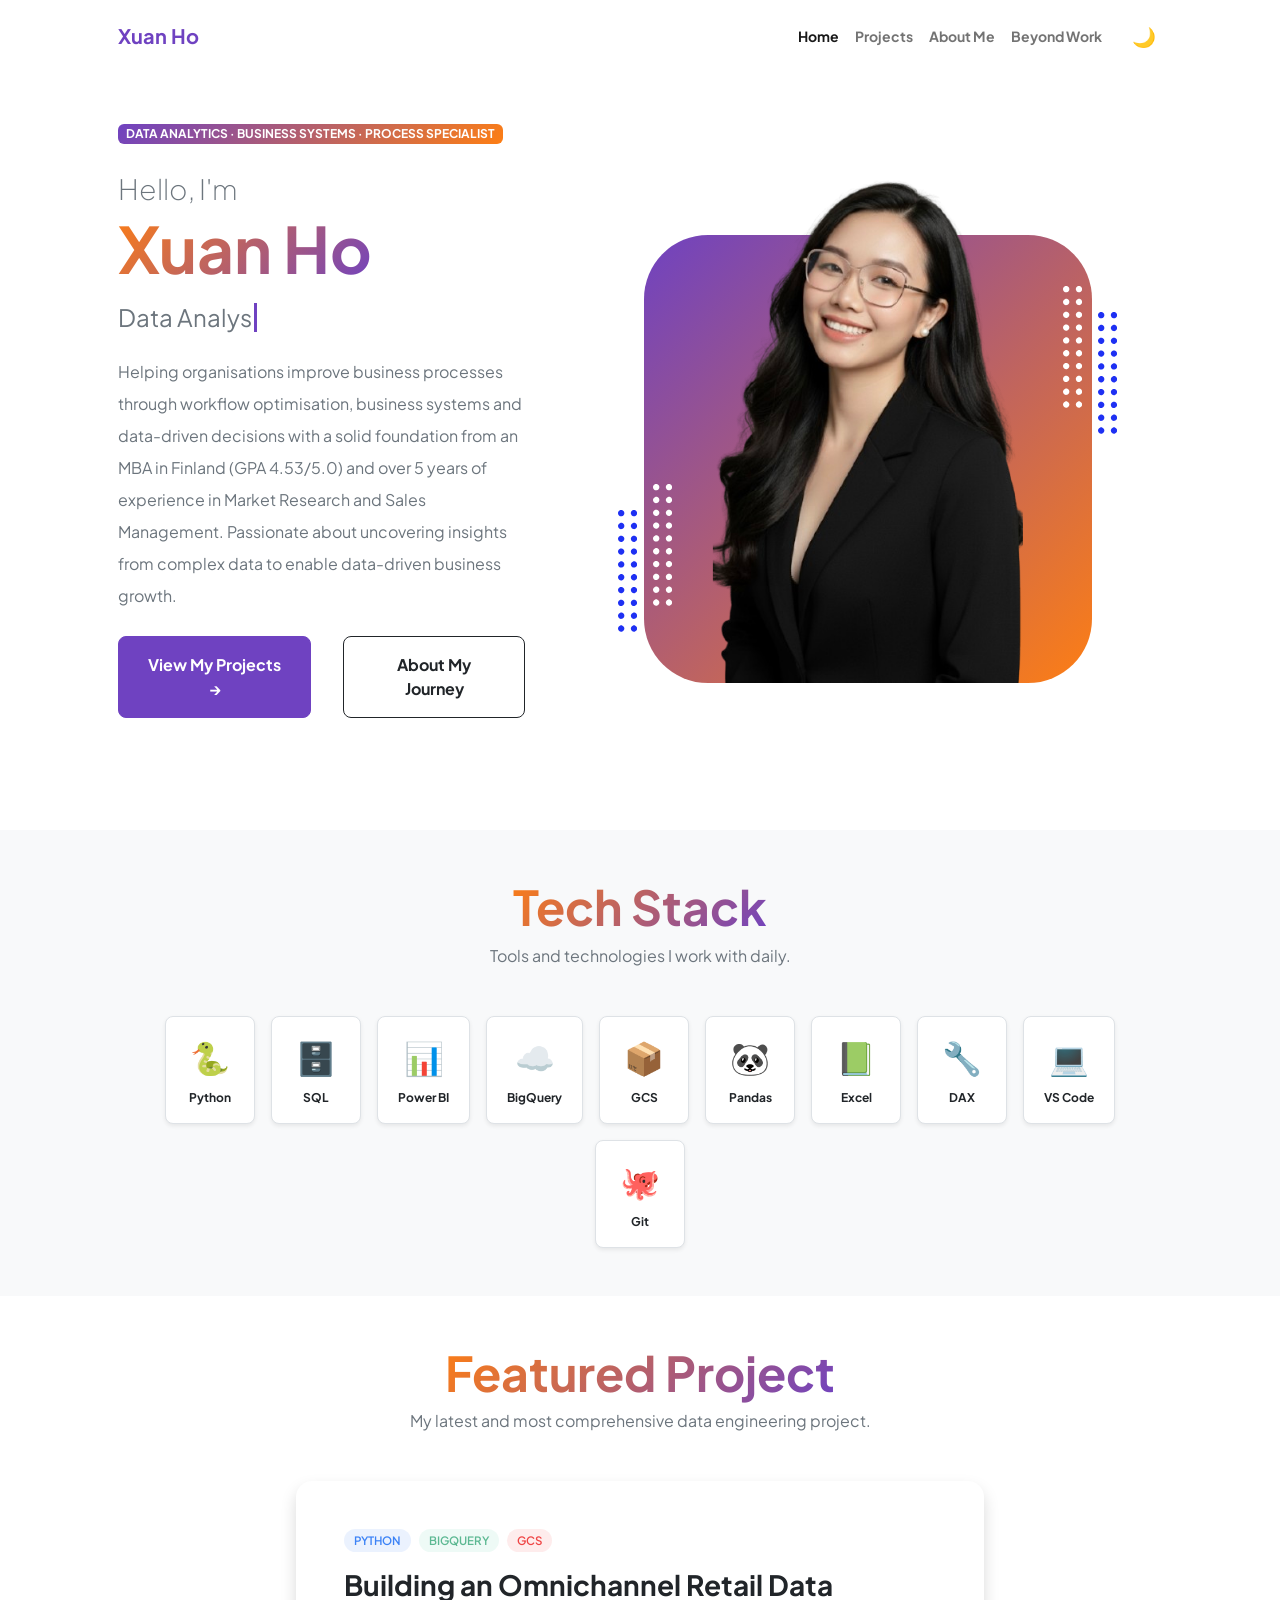
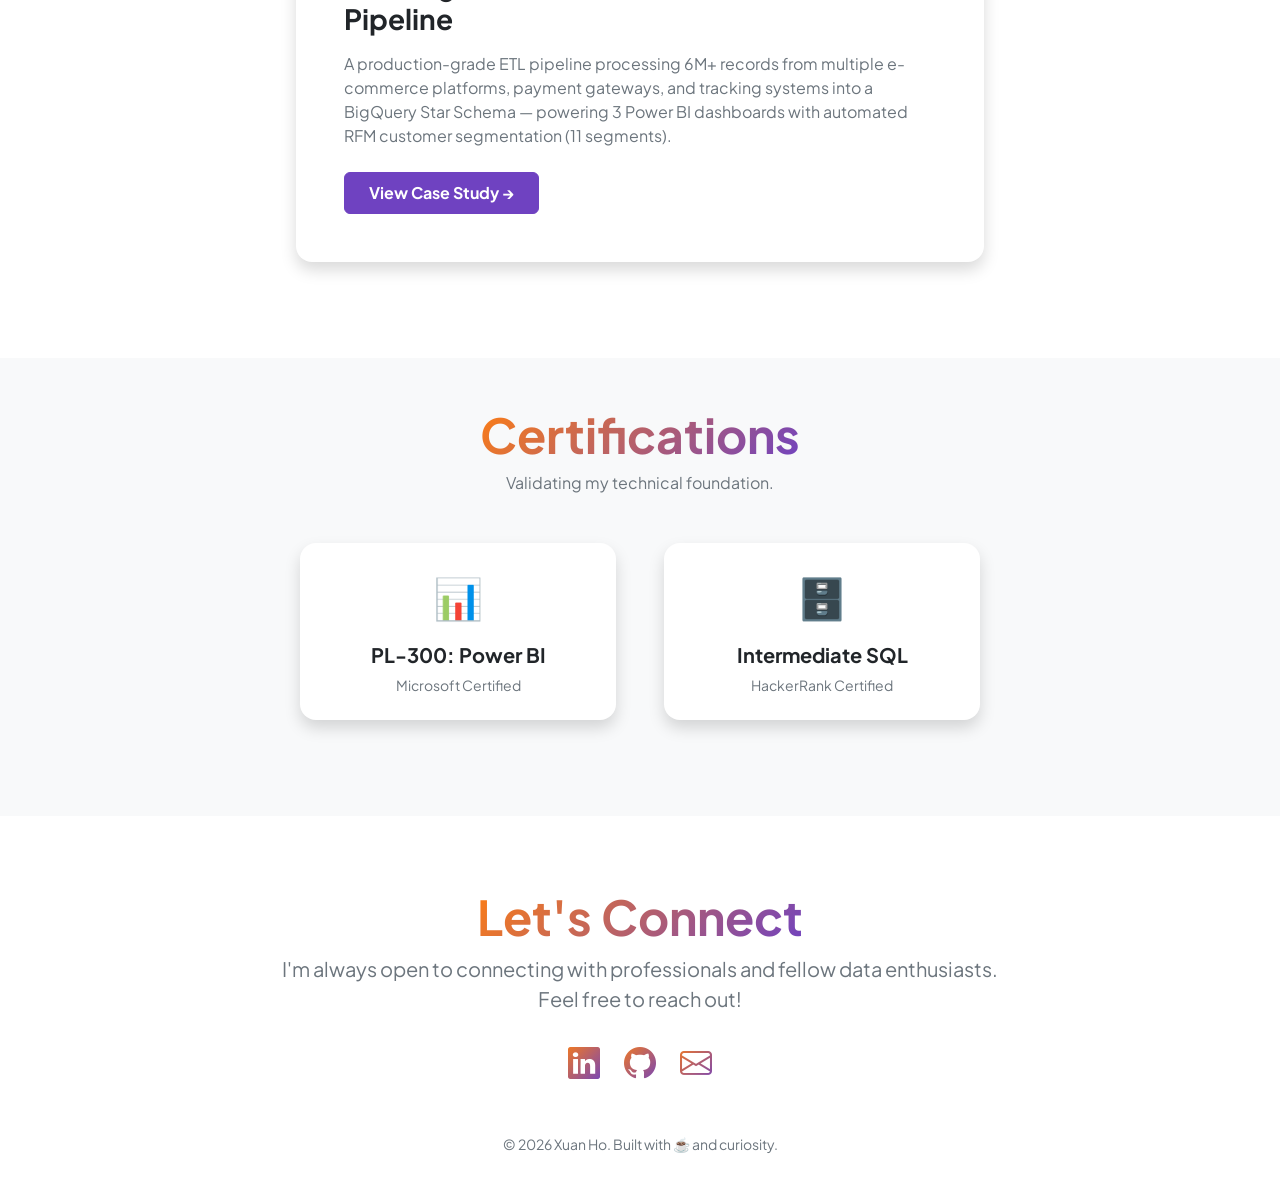
==== commit 36ac747f: "update" ====
--- a/index.html
+++ b/index.html
@@ -7,8 +7,23 @@
     <meta name="description"
         content="Xuan Ho (Susan Ho) — Data Analyst specializing in ETL pipelines, Power BI dashboards, and SQL analytics. Based in Helsinki, Finland." />
     <title>Xuan Ho — Data Analyst Portfolio</title>
+    <!-- Open Graph / LinkedIn / Facebook -->
+    <meta property="og:type" content="website">
+    <meta property="og:url" content="https://hothanhxuan.github.io/">
+    <meta property="og:title" content="Xuan Ho — Data Analyst Portfolio">
+    <meta property="og:description"
+        content="Xuan Ho (Susan Ho) — Data Analyst specializing in ETL pipelines, Power BI dashboards, and SQL analytics. Based in Helsinki, Finland.">
+    <meta property="og:image" content="https://hothanhxuan.github.io/assets/images/og-cover.png">
+
+    <!-- Twitter -->
+    <meta property="twitter:card" content="summary_large_image">
+    <meta property="twitter:url" content="https://hothanhxuan.github.io/">
+    <meta property="twitter:title" content="Xuan Ho — Data Analyst Portfolio">
+    <meta property="twitter:description"
+        content="Xuan Ho (Susan Ho) — Data Analyst specializing in ETL pipelines, Power BI dashboards, and SQL analytics. Based in Helsinki, Finland.">
+    <meta property="twitter:image" content="https://hothanhxuan.github.io/assets/images/og-cover.png">
     <!-- Favicon-->
-    <link rel="icon" type="image/png" href="assets/images/favicon.png" />
+
     <!-- Custom Google font-->
     <link rel="preconnect" href="https://fonts.googleapis.com" />
     <link rel="preconnect" href="https://fonts.gstatic.com" crossorigin />
@@ -21,6 +36,8 @@
     <link href="https://cdn.jsdelivr.net/npm/bootstrap@5.2.3/dist/css/bootstrap.min.css" rel="stylesheet" />
     <!-- Core theme CSS -->
     <link href="css/style.css" rel="stylesheet" />
+    <link rel="icon"
+        href="data:image/svg+xml,<svg xmlns=%22http://www.w3.org/2000/svg%22 viewBox=%220 0 100 100%22><text y=%22.9em%22 font-size=%2290%22>🌸</text></svg>">
 </head>
 
 <body class="d-flex flex-column h-100">
@@ -63,8 +80,8 @@
                         <!-- Header text content-->
                         <div class="text-center text-lg-start">
                             <div class="badge bg-gradient-primary-to-secondary text-white mb-4">
-                                <div class="text-uppercase">Data Analytics &middot; Business Intelligence &middot;
-                                    Strategy</div>
+                                <div class="text-uppercase">Data Analytics &middot; Business Systems &middot;
+                                    Process Specialist</div>
                             </div>
                             <div class="fs-3 fw-light text-muted">Hello, I'm</div>
                             <h1 class="display-3 fw-bolder mb-3"><span class="text-gradient d-inline">Xuan Ho</span>
@@ -73,15 +90,15 @@
                                 <span id="typing-text"></span><span class="typing-cursor"></span>
                             </h2>
 
-                            <p class="text-muted mb-4 fw-normal lh-lg" style="font-size: 1.05rem;">
-                                Transitioning into Data Analytics with a solid foundation from an MBA in Finland (GPA
+                            <p class="text-muted mb-4 fw-normal lh-lg" style="font-size: 1.0rem;">
+                                Helping organisations improve business processes through workflow optimisation, business
+                                systems and data-driven decisions with a solid foundation from an MBA in Finland (GPA
                                 4.53/5.0)
                                 and over 5 years of experience in Market Research and Sales Management.
                                 Passionate about uncovering insights from complex data to enable data-driven business
                                 growth.
                             </p>
-                            <div
-                                class="d-grid gap-3 d-sm-flex justify-content-sm-center justify-content-lg-start mb-3">
+                            <div class="d-grid gap-3 d-sm-flex justify-content-sm-center justify-content-lg-start mb-3">
                                 <a class="btn btn-primary btn-lg px-4 py-3 me-sm-3 fs-6 fw-bolder"
                                     href="projects.html">View My Projects →</a>
                                 <a class="btn btn-outline-dark btn-lg px-4 py-3 fs-6 fw-bolder" href="resume.html">About
@@ -96,294 +113,294 @@
                                 <!-- Watch a tutorial on how to do this on YouTube (link)-->
                                 <img class="profile-img" src="assets/images/profile.png" alt="Xuan Ho" />
                                 <div class="dots-1">
-                                <!-- SVG Dots-->
-                                <svg version="1.1" xmlns="http://www.w3.org/2000/svg"
-                                    xmlns:xlink="http://www.w3.org/1999/xlink" x="0px" y="0px"
-                                    viewBox="0 0 191.6 1215.4" style="enable-background: new 0 0 191.6 1215.4"
-                                    xml:space="preserve">
-                                    <g transform="translate(0.000000,1280.000000) scale(0.100000,-0.100000)">
-                                        <path
-                                            d="M227.7,12788.6c-105-35-200-141-222-248c-43-206,163-412,369-369c155,32,275,190,260,339c-11,105-90,213-190,262        C383.7,12801.6,289.7,12808.6,227.7,12788.6z">
-                                        </path>
-                                        <path
-                                            d="M1507.7,12788.6c-151-50-253-216-222-362c25-119,136-230,254-255c194-41,395,142,375,339c-11,105-90,213-190,262        C1663.7,12801.6,1569.7,12808.6,1507.7,12788.6z">
-                                        </path>
-                                        <path
-                                            d="M227.7,11508.6c-105-35-200-141-222-248c-43-206,163-412,369-369c155,32,275,190,260,339c-11,105-90,213-190,262        C383.7,11521.6,289.7,11528.6,227.7,11508.6z">
-                                        </path>
-                                        <path
-                                            d="M1507.7,11508.6c-151-50-253-216-222-362c25-119,136-230,254-255c194-41,395,142,375,339c-11,105-90,213-190,262        C1663.7,11521.6,1569.7,11528.6,1507.7,11508.6z">
-                                        </path>
-                                        <path
-                                            d="M227.7,10228.6c-105-35-200-141-222-248c-43-206,163-412,369-369c155,32,275,190,260,339c-11,105-90,213-190,262        C383.7,10241.6,289.7,10248.6,227.7,10228.6z">
-                                        </path>
-                                        <path
-                                            d="M1507.7,10228.6c-105-35-200-141-222-248c-43-206,163-412,369-369c155,32,275,190,260,339c-11,105-90,213-190,262        C1663.7,10241.6,1569.7,10248.6,1507.7,10228.6z">
-                                        </path>
-                                        <path
-                                            d="M227.7,8948.6c-105-35-200-141-222-248c-43-206,163-412,369-369c155,32,275,190,260,339c-11,105-90,213-190,262        C383.7,8961.6,289.7,8968.6,227.7,8948.6z">
-                                        </path>
-                                        <path
-                                            d="M1507.7,8948.6c-105-35-200-141-222-248c-43-206,163-412,369-369c155,32,275,190,260,339c-11,105-90,213-190,262        C1663.7,8961.6,1569.7,8968.6,1507.7,8948.6z">
-                                        </path>
-                                        <path
-                                            d="M227.7,7668.6c-105-35-200-141-222-248c-43-206,163-412,369-369c155,32,275,190,260,339c-11,105-90,213-190,262        C383.7,7681.6,289.7,7688.6,227.7,7668.6z">
-                                        </path>
-                                        <path
-                                            d="M1507.7,7668.6c-105-35-200-141-222-248c-43-206,163-412,369-369c155,32,275,190,260,339c-11,105-90,213-190,262        C1663.7,7681.6,1569.7,7688.6,1507.7,7668.6z">
-                                        </path>
-                                        <path
-                                            d="M227.7,6388.6c-105-35-200-141-222-248c-43-206,163-412,369-369c155,32,275,190,260,339c-11,105-90,213-190,262        C383.7,6401.6,289.7,6408.6,227.7,6388.6z">
-                                        </path>
-                                        <path
-                                            d="M1507.7,6388.6c-105-35-200-141-222-248c-43-206,163-412,369-369c155,32,275,190,260,339c-11,105-90,213-190,262        C1663.7,6401.6,1569.7,6408.6,1507.7,6388.6z">
-                                        </path>
-                                        <path
-                                            d="M227.7,5108.6c-105-35-200-141-222-248c-43-206,163-412,369-369c155,32,275,190,260,339c-11,105-90,213-190,262        C383.7,5121.6,289.7,5128.6,227.7,5108.6z">
-                                        </path>
-                                        <path
-                                            d="M1507.7,5108.6c-105-35-200-141-222-248c-43-206,163-412,369-369c155,32,275,190,260,339c-11,105-90,213-190,262        C1663.7,5121.6,1569.7,5128.6,1507.7,5108.6z">
-                                        </path>
-                                        <path
-                                            d="M227.7,3828.6c-105-35-200-141-222-248c-43-206,163-412,369-369c155,32,275,190,260,339c-11,105-90,213-190,262        C383.7,3841.6,289.7,3848.6,227.7,3828.6z">
-                                        </path>
-                                        <path
-                                            d="M1507.7,3828.6c-105-35-200-141-222-248c-43-206,163-412,369-369c155,32,275,190,260,339c-11,105-90,213-190,262        C1663.7,3841.6,1569.7,3848.6,1507.7,3828.6z">
-                                        </path>
-                                        <path
-                                            d="M227.7,2548.6c-105-35-200-141-222-248c-43-206,163-412,369-369c155,32,275,190,260,339c-11,105-90,213-190,262        C383.7,2561.6,289.7,2568.6,227.7,2548.6z">
-                                        </path>
-                                        <path
-                                            d="M1507.7,2548.6c-105-35-200-141-222-248c-43-206,163-412,369-369c155,32,275,190,260,339c-11,105-90,213-190,262        C1663.7,2561.6,1569.7,2568.6,1507.7,2548.6z">
-                                        </path>
-                                        <path
-                                            d="M227.7,1268.6c-105-35-200-141-222-248c-43-206,163-412,369-369c155,32,275,190,260,339c-11,105-90,213-190,262        C383.7,1281.6,289.7,1288.6,227.7,1268.6z">
-                                        </path>
-                                        <path
-                                            d="M1507.7,1268.6c-105-35-200-141-222-248c-43-206,163-412,369-369c155,32,275,190,260,339c-11,105-90,213-190,262        C1663.7,1281.6,1569.7,1288.6,1507.7,1268.6z">
-                                        </path>
-                                    </g>
-                                </svg>
-                                <!-- END of SVG dots-->
+                                    <!-- SVG Dots-->
+                                    <svg version="1.1" xmlns="http://www.w3.org/2000/svg"
+                                        xmlns:xlink="http://www.w3.org/1999/xlink" x="0px" y="0px"
+                                        viewBox="0 0 191.6 1215.4" style="enable-background: new 0 0 191.6 1215.4"
+                                        xml:space="preserve">
+                                        <g transform="translate(0.000000,1280.000000) scale(0.100000,-0.100000)">
+                                            <path
+                                                d="M227.7,12788.6c-105-35-200-141-222-248c-43-206,163-412,369-369c155,32,275,190,260,339c-11,105-90,213-190,262        C383.7,12801.6,289.7,12808.6,227.7,12788.6z">
+                                            </path>
+                                            <path
+                                                d="M1507.7,12788.6c-151-50-253-216-222-362c25-119,136-230,254-255c194-41,395,142,375,339c-11,105-90,213-190,262        C1663.7,12801.6,1569.7,12808.6,1507.7,12788.6z">
+                                            </path>
+                                            <path
+                                                d="M227.7,11508.6c-105-35-200-141-222-248c-43-206,163-412,369-369c155,32,275,190,260,339c-11,105-90,213-190,262        C383.7,11521.6,289.7,11528.6,227.7,11508.6z">
+                                            </path>
+                                            <path
+                                                d="M1507.7,11508.6c-151-50-253-216-222-362c25-119,136-230,254-255c194-41,395,142,375,339c-11,105-90,213-190,262        C1663.7,11521.6,1569.7,11528.6,1507.7,11508.6z">
+                                            </path>
+                                            <path
+                                                d="M227.7,10228.6c-105-35-200-141-222-248c-43-206,163-412,369-369c155,32,275,190,260,339c-11,105-90,213-190,262        C383.7,10241.6,289.7,10248.6,227.7,10228.6z">
+                                            </path>
+                                            <path
+                                                d="M1507.7,10228.6c-105-35-200-141-222-248c-43-206,163-412,369-369c155,32,275,190,260,339c-11,105-90,213-190,262        C1663.7,10241.6,1569.7,10248.6,1507.7,10228.6z">
+                                            </path>
+                                            <path
+                                                d="M227.7,8948.6c-105-35-200-141-222-248c-43-206,163-412,369-369c155,32,275,190,260,339c-11,105-90,213-190,262        C383.7,8961.6,289.7,8968.6,227.7,8948.6z">
+                                            </path>
+                                            <path
+                                                d="M1507.7,8948.6c-105-35-200-141-222-248c-43-206,163-412,369-369c155,32,275,190,260,339c-11,105-90,213-190,262        C1663.7,8961.6,1569.7,8968.6,1507.7,8948.6z">
+                                            </path>
+                                            <path
+                                                d="M227.7,7668.6c-105-35-200-141-222-248c-43-206,163-412,369-369c155,32,275,190,260,339c-11,105-90,213-190,262        C383.7,7681.6,289.7,7688.6,227.7,7668.6z">
+                                            </path>
+                                            <path
+                                                d="M1507.7,7668.6c-105-35-200-141-222-248c-43-206,163-412,369-369c155,32,275,190,260,339c-11,105-90,213-190,262        C1663.7,7681.6,1569.7,7688.6,1507.7,7668.6z">
+                                            </path>
+                                            <path
+                                                d="M227.7,6388.6c-105-35-200-141-222-248c-43-206,163-412,369-369c155,32,275,190,260,339c-11,105-90,213-190,262        C383.7,6401.6,289.7,6408.6,227.7,6388.6z">
+                                            </path>
+                                            <path
+                                                d="M1507.7,6388.6c-105-35-200-141-222-248c-43-206,163-412,369-369c155,32,275,190,260,339c-11,105-90,213-190,262        C1663.7,6401.6,1569.7,6408.6,1507.7,6388.6z">
+                                            </path>
+                                            <path
+                                                d="M227.7,5108.6c-105-35-200-141-222-248c-43-206,163-412,369-369c155,32,275,190,260,339c-11,105-90,213-190,262        C383.7,5121.6,289.7,5128.6,227.7,5108.6z">
+                                            </path>
+                                            <path
+                                                d="M1507.7,5108.6c-105-35-200-141-222-248c-43-206,163-412,369-369c155,32,275,190,260,339c-11,105-90,213-190,262        C1663.7,5121.6,1569.7,5128.6,1507.7,5108.6z">
+                                            </path>
+                                            <path
+                                                d="M227.7,3828.6c-105-35-200-141-222-248c-43-206,163-412,369-369c155,32,275,190,260,339c-11,105-90,213-190,262        C383.7,3841.6,289.7,3848.6,227.7,3828.6z">
+                                            </path>
+                                            <path
+                                                d="M1507.7,3828.6c-105-35-200-141-222-248c-43-206,163-412,369-369c155,32,275,190,260,339c-11,105-90,213-190,262        C1663.7,3841.6,1569.7,3848.6,1507.7,3828.6z">
+                                            </path>
+                                            <path
+                                                d="M227.7,2548.6c-105-35-200-141-222-248c-43-206,163-412,369-369c155,32,275,190,260,339c-11,105-90,213-190,262        C383.7,2561.6,289.7,2568.6,227.7,2548.6z">
+                                            </path>
+                                            <path
+                                                d="M1507.7,2548.6c-105-35-200-141-222-248c-43-206,163-412,369-369c155,32,275,190,260,339c-11,105-90,213-190,262        C1663.7,2561.6,1569.7,2568.6,1507.7,2548.6z">
+                                            </path>
+                                            <path
+                                                d="M227.7,1268.6c-105-35-200-141-222-248c-43-206,163-412,369-369c155,32,275,190,260,339c-11,105-90,213-190,262        C383.7,1281.6,289.7,1288.6,227.7,1268.6z">
+                                            </path>
+                                            <path
+                                                d="M1507.7,1268.6c-105-35-200-141-222-248c-43-206,163-412,369-369c155,32,275,190,260,339c-11,105-90,213-190,262        C1663.7,1281.6,1569.7,1288.6,1507.7,1268.6z">
+                                            </path>
+                                        </g>
+                                    </svg>
+                                    <!-- END of SVG dots-->
+                                </div>
+                                <div class="dots-2">
+                                    <!-- SVG Dots-->
+                                    <svg version="1.1" xmlns="http://www.w3.org/2000/svg"
+                                        xmlns:xlink="http://www.w3.org/1999/xlink" x="0px" y="0px"
+                                        viewBox="0 0 191.6 1215.4" style="enable-background: new 0 0 191.6 1215.4"
+                                        xml:space="preserve">
+                                        <g transform="translate(0.000000,1280.000000) scale(0.100000,-0.100000)">
+                                            <path
+                                                d="M227.7,12788.6c-105-35-200-141-222-248c-43-206,163-412,369-369c155,32,275,190,260,339c-11,105-90,213-190,262        C383.7,12801.6,289.7,12808.6,227.7,12788.6z">
+                                            </path>
+                                            <path
+                                                d="M1507.7,12788.6c-151-50-253-216-222-362c25-119,136-230,254-255c194-41,395,142,375,339c-11,105-90,213-190,262        C1663.7,12801.6,1569.7,12808.6,1507.7,12788.6z">
+                                            </path>
+                                            <path
+                                                d="M227.7,11508.6c-105-35-200-141-222-248c-43-206,163-412,369-369c155,32,275,190,260,339c-11,105-90,213-190,262        C383.7,11521.6,289.7,11528.6,227.7,11508.6z">
+                                            </path>
+                                            <path
+                                                d="M1507.7,11508.6c-151-50-253-216-222-362c25-119,136-230,254-255c194-41,395,142,375,339c-11,105-90,213-190,262        C1663.7,11521.6,1569.7,11528.6,1507.7,11508.6z">
+                                            </path>
+                                            <path
+                                                d="M227.7,10228.6c-105-35-200-141-222-248c-43-206,163-412,369-369c155,32,275,190,260,339c-11,105-90,213-190,262        C383.7,10241.6,289.7,10248.6,227.7,10228.6z">
+                                            </path>
+                                            <path
+                                                d="M1507.7,10228.6c-105-35-200-141-222-248c-43-206,163-412,369-369c155,32,275,190,260,339c-11,105-90,213-190,262        C1663.7,10241.6,1569.7,10248.6,1507.7,10228.6z">
+                                            </path>
+                                            <path
+                                                d="M227.7,8948.6c-105-35-200-141-222-248c-43-206,163-412,369-369c155,32,275,190,260,339c-11,105-90,213-190,262        C383.7,8961.6,289.7,8968.6,227.7,8948.6z">
+                                            </path>
+                                            <path
+                                                d="M1507.7,8948.6c-105-35-200-141-222-248c-43-206,163-412,369-369c155,32,275,190,260,339c-11,105-90,213-190,262        C1663.7,8961.6,1569.7,8968.6,1507.7,8948.6z">
+                                            </path>
+                                            <path
+                                                d="M227.7,7668.6c-105-35-200-141-222-248c-43-206,163-412,369-369c155,32,275,190,260,339c-11,105-90,213-190,262        C383.7,7681.6,289.7,7688.6,227.7,7668.6z">
+                                            </path>
+                                            <path
+                                                d="M1507.7,7668.6c-105-35-200-141-222-248c-43-206,163-412,369-369c155,32,275,190,260,339c-11,105-90,213-190,262        C1663.7,7681.6,1569.7,7688.6,1507.7,7668.6z">
+                                            </path>
+                                            <path
+                                                d="M227.7,6388.6c-105-35-200-141-222-248c-43-206,163-412,369-369c155,32,275,190,260,339c-11,105-90,213-190,262        C383.7,6401.6,289.7,6408.6,227.7,6388.6z">
+                                            </path>
+                                            <path
+                                                d="M1507.7,6388.6c-105-35-200-141-222-248c-43-206,163-412,369-369c155,32,275,190,260,339c-11,105-90,213-190,262        C1663.7,6401.6,1569.7,6408.6,1507.7,6388.6z">
+                                            </path>
+                                            <path
+                                                d="M227.7,5108.6c-105-35-200-141-222-248c-43-206,163-412,369-369c155,32,275,190,260,339c-11,105-90,213-190,262        C383.7,5121.6,289.7,5128.6,227.7,5108.6z">
+                                            </path>
+                                            <path
+                                                d="M1507.7,5108.6c-105-35-200-141-222-248c-43-206,163-412,369-369c155,32,275,190,260,339c-11,105-90,213-190,262        C1663.7,5121.6,1569.7,5128.6,1507.7,5108.6z">
+                                            </path>
+                                            <path
+                                                d="M227.7,3828.6c-105-35-200-141-222-248c-43-206,163-412,369-369c155,32,275,190,260,339c-11,105-90,213-190,262        C383.7,3841.6,289.7,3848.6,227.7,3828.6z">
+                                            </path>
+                                            <path
+                                                d="M1507.7,3828.6c-105-35-200-141-222-248c-43-206,163-412,369-369c155,32,275,190,260,339c-11,105-90,213-190,262        C1663.7,3841.6,1569.7,3848.6,1507.7,3828.6z">
+                                            </path>
+                                            <path
+                                                d="M227.7,2548.6c-105-35-200-141-222-248c-43-206,163-412,369-369c155,32,275,190,260,339c-11,105-90,213-190,262        C383.7,2561.6,289.7,2568.6,227.7,2548.6z">
+                                            </path>
+                                            <path
+                                                d="M1507.7,2548.6c-105-35-200-141-222-248c-43-206,163-412,369-369c155,32,275,190,260,339c-11,105-90,213-190,262        C1663.7,2561.6,1569.7,2568.6,1507.7,2548.6z">
+                                            </path>
+                                            <path
+                                                d="M227.7,1268.6c-105-35-200-141-222-248c-43-206,163-412,369-369c155,32,275,190,260,339c-11,105-90,213-190,262        C383.7,1281.6,289.7,1288.6,227.7,1268.6z">
+                                            </path>
+                                            <path
+                                                d="M1507.7,1268.6c-105-35-200-141-222-248c-43-206,163-412,369-369c155,32,275,190,260,339c-11,105-90,213-190,262        C1663.7,1281.6,1569.7,1288.6,1507.7,1268.6z">
+                                            </path>
+                                        </g>
+                                    </svg>
+                                    <!-- END of SVG dots-->
+                                </div>
+                                <div class="dots-3">
+                                    <!-- SVG Dots-->
+                                    <svg version="1.1" xmlns="http://www.w3.org/2000/svg"
+                                        xmlns:xlink="http://www.w3.org/1999/xlink" x="0px" y="0px"
+                                        viewBox="0 0 191.6 1215.4" style="enable-background: new 0 0 191.6 1215.4"
+                                        xml:space="preserve">
+                                        <g transform="translate(0.000000,1280.000000) scale(0.100000,-0.100000)">
+                                            <path
+                                                d="M227.7,12788.6c-105-35-200-141-222-248c-43-206,163-412,369-369c155,32,275,190,260,339c-11,105-90,213-190,262        C383.7,12801.6,289.7,12808.6,227.7,12788.6z">
+                                            </path>
+                                            <path
+                                                d="M1507.7,12788.6c-151-50-253-216-222-362c25-119,136-230,254-255c194-41,395,142,375,339c-11,105-90,213-190,262        C1663.7,12801.6,1569.7,12808.6,1507.7,12788.6z">
+                                            </path>
+                                            <path
+                                                d="M227.7,11508.6c-105-35-200-141-222-248c-43-206,163-412,369-369c155,32,275,190,260,339c-11,105-90,213-190,262        C383.7,11521.6,289.7,11528.6,227.7,11508.6z">
+                                            </path>
+                                            <path
+                                                d="M1507.7,11508.6c-151-50-253-216-222-362c25-119,136-230,254-255c194-41,395,142,375,339c-11,105-90,213-190,262        C1663.7,11521.6,1569.7,11528.6,1507.7,11508.6z">
+                                            </path>
+                                            <path
+                                                d="M227.7,10228.6c-105-35-200-141-222-248c-43-206,163-412,369-369c155,32,275,190,260,339c-11,105-90,213-190,262        C383.7,10241.6,289.7,10248.6,227.7,10228.6z">
+                                            </path>
+                                            <path
+                                                d="M1507.7,10228.6c-105-35-200-141-222-248c-43-206,163-412,369-369c155,32,275,190,260,339c-11,105-90,213-190,262        C1663.7,10241.6,1569.7,10248.6,1507.7,10228.6z">
+                                            </path>
+                                            <path
+                                                d="M227.7,8948.6c-105-35-200-141-222-248c-43-206,163-412,369-369c155,32,275,190,260,339c-11,105-90,213-190,262        C383.7,8961.6,289.7,8968.6,227.7,8948.6z">
+                                            </path>
+                                            <path
+                                                d="M1507.7,8948.6c-105-35-200-141-222-248c-43-206,163-412,369-369c155,32,275,190,260,339c-11,105-90,213-190,262        C1663.7,8961.6,1569.7,8968.6,1507.7,8948.6z">
+                                            </path>
+                                            <path
+                                                d="M227.7,7668.6c-105-35-200-141-222-248c-43-206,163-412,369-369c155,32,275,190,260,339c-11,105-90,213-190,262        C383.7,7681.6,289.7,7688.6,227.7,7668.6z">
+                                            </path>
+                                            <path
+                                                d="M1507.7,7668.6c-105-35-200-141-222-248c-43-206,163-412,369-369c155,32,275,190,260,339c-11,105-90,213-190,262        C1663.7,7681.6,1569.7,7688.6,1507.7,7668.6z">
+                                            </path>
+                                            <path
+                                                d="M227.7,6388.6c-105-35-200-141-222-248c-43-206,163-412,369-369c155,32,275,190,260,339c-11,105-90,213-190,262        C383.7,6401.6,289.7,6408.6,227.7,6388.6z">
+                                            </path>
+                                            <path
+                                                d="M1507.7,6388.6c-105-35-200-141-222-248c-43-206,163-412,369-369c155,32,275,190,260,339c-11,105-90,213-190,262        C1663.7,6401.6,1569.7,6408.6,1507.7,6388.6z">
+                                            </path>
+                                            <path
+                                                d="M227.7,5108.6c-105-35-200-141-222-248c-43-206,163-412,369-369c155,32,275,190,260,339c-11,105-90,213-190,262        C383.7,5121.6,289.7,5128.6,227.7,5108.6z">
+                                            </path>
+                                            <path
+                                                d="M1507.7,5108.6c-105-35-200-141-222-248c-43-206,163-412,369-369c155,32,275,190,260,339c-11,105-90,213-190,262        C1663.7,5121.6,1569.7,5128.6,1507.7,5108.6z">
+                                            </path>
+                                            <path
+                                                d="M227.7,3828.6c-105-35-200-141-222-248c-43-206,163-412,369-369c155,32,275,190,260,339c-11,105-90,213-190,262        C383.7,3841.6,289.7,3848.6,227.7,3828.6z">
+                                            </path>
+                                            <path
+                                                d="M1507.7,3828.6c-105-35-200-141-222-248c-43-206,163-412,369-369c155,32,275,190,260,339c-11,105-90,213-190,262        C1663.7,3841.6,1569.7,3848.6,1507.7,3828.6z">
+                                            </path>
+                                            <path
+                                                d="M227.7,2548.6c-105-35-200-141-222-248c-43-206,163-412,369-369c155,32,275,190,260,339c-11,105-90,213-190,262        C383.7,2561.6,289.7,2568.6,227.7,2548.6z">
+                                            </path>
+                                            <path
+                                                d="M1507.7,2548.6c-105-35-200-141-222-248c-43-206,163-412,369-369c155,32,275,190,260,339c-11,105-90,213-190,262        C1663.7,2561.6,1569.7,2568.6,1507.7,2548.6z">
+                                            </path>
+                                            <path
+                                                d="M227.7,1268.6c-105-35-200-141-222-248c-43-206,163-412,369-369c155,32,275,190,260,339c-11,105-90,213-190,262        C383.7,1281.6,289.7,1288.6,227.7,1268.6z">
+                                            </path>
+                                            <path
+                                                d="M1507.7,1268.6c-105-35-200-141-222-248c-43-206,163-412,369-369c155,32,275,190,260,339c-11,105-90,213-190,262        C1663.7,1281.6,1569.7,1288.6,1507.7,1268.6z">
+                                            </path>
+                                        </g>
+                                    </svg>
+                                    <!-- END of SVG dots-->
+                                </div>
+                                <div class="dots-4">
+                                    <!-- SVG Dots-->
+                                    <svg version="1.1" xmlns="http://www.w3.org/2000/svg"
+                                        xmlns:xlink="http://www.w3.org/1999/xlink" x="0px" y="0px"
+                                        viewBox="0 0 191.6 1215.4" style="enable-background: new 0 0 191.6 1215.4"
+                                        xml:space="preserve">
+                                        <g transform="translate(0.000000,1280.000000) scale(0.100000,-0.100000)">
+                                            <path
+                                                d="M227.7,12788.6c-105-35-200-141-222-248c-43-206,163-412,369-369c155,32,275,190,260,339c-11,105-90,213-190,262        C383.7,12801.6,289.7,12808.6,227.7,12788.6z">
+                                            </path>
+                                            <path
+                                                d="M1507.7,12788.6c-151-50-253-216-222-362c25-119,136-230,254-255c194-41,395,142,375,339c-11,105-90,213-190,262        C1663.7,12801.6,1569.7,12808.6,1507.7,12788.6z">
+                                            </path>
+                                            <path
+                                                d="M227.7,11508.6c-105-35-200-141-222-248c-43-206,163-412,369-369c155,32,275,190,260,339c-11,105-90,213-190,262        C383.7,11521.6,289.7,11528.6,227.7,11508.6z">
+                                            </path>
+                                            <path
+                                                d="M1507.7,11508.6c-151-50-253-216-222-362c25-119,136-230,254-255c194-41,395,142,375,339c-11,105-90,213-190,262        C1663.7,11521.6,1569.7,11528.6,1507.7,11508.6z">
+                                            </path>
+                                            <path
+                                                d="M227.7,10228.6c-105-35-200-141-222-248c-43-206,163-412,369-369c155,32,275,190,260,339c-11,105-90,213-190,262        C383.7,10241.6,289.7,10248.6,227.7,10228.6z">
+                                            </path>
+                                            <path
+                                                d="M1507.7,10228.6c-105-35-200-141-222-248c-43-206,163-412,369-369c155,32,275,190,260,339c-11,105-90,213-190,262        C1663.7,10241.6,1569.7,10248.6,1507.7,10228.6z">
+                                            </path>
+                                            <path
+                                                d="M227.7,8948.6c-105-35-200-141-222-248c-43-206,163-412,369-369c155,32,275,190,260,339c-11,105-90,213-190,262        C383.7,8961.6,289.7,8968.6,227.7,8948.6z">
+                                            </path>
+                                            <path
+                                                d="M1507.7,8948.6c-105-35-200-141-222-248c-43-206,163-412,369-369c155,32,275,190,260,339c-11,105-90,213-190,262        C1663.7,8961.6,1569.7,8968.6,1507.7,8948.6z">
+                                            </path>
+                                            <path
+                                                d="M227.7,7668.6c-105-35-200-141-222-248c-43-206,163-412,369-369c155,32,275,190,260,339c-11,105-90,213-190,262        C383.7,7681.6,289.7,7688.6,227.7,7668.6z">
+                                            </path>
+                                            <path
+                                                d="M1507.7,7668.6c-105-35-200-141-222-248c-43-206,163-412,369-369c155,32,275,190,260,339c-11,105-90,213-190,262        C1663.7,7681.6,1569.7,7688.6,1507.7,7668.6z">
+                                            </path>
+                                            <path
+                                                d="M227.7,6388.6c-105-35-200-141-222-248c-43-206,163-412,369-369c155,32,275,190,260,339c-11,105-90,213-190,262        C383.7,6401.6,289.7,6408.6,227.7,6388.6z">
+                                            </path>
+                                            <path
+                                                d="M1507.7,6388.6c-105-35-200-141-222-248c-43-206,163-412,369-369c155,32,275,190,260,339c-11,105-90,213-190,262        C1663.7,6401.6,1569.7,6408.6,1507.7,6388.6z">
+                                            </path>
+                                            <path
+                                                d="M227.7,5108.6c-105-35-200-141-222-248c-43-206,163-412,369-369c155,32,275,190,260,339c-11,105-90,213-190,262        C383.7,5121.6,289.7,5128.6,227.7,5108.6z">
+                                            </path>
+                                            <path
+                                                d="M1507.7,5108.6c-105-35-200-141-222-248c-43-206,163-412,369-369c155,32,275,190,260,339c-11,105-90,213-190,262        C1663.7,5121.6,1569.7,5128.6,1507.7,5108.6z">
+                                            </path>
+                                            <path
+                                                d="M227.7,3828.6c-105-35-200-141-222-248c-43-206,163-412,369-369c155,32,275,190,260,339c-11,105-90,213-190,262        C383.7,3841.6,289.7,3848.6,227.7,3828.6z">
+                                            </path>
+                                            <path
+                                                d="M1507.7,3828.6c-105-35-200-141-222-248c-43-206,163-412,369-369c155,32,275,190,260,339c-11,105-90,213-190,262        C1663.7,3841.6,1569.7,3848.6,1507.7,3828.6z">
+                                            </path>
+                                            <path
+                                                d="M227.7,2548.6c-105-35-200-141-222-248c-43-206,163-412,369-369c155,32,275,190,260,339c-11,105-90,213-190,262        C383.7,2561.6,289.7,2568.6,227.7,2548.6z">
+                                            </path>
+                                            <path
+                                                d="M1507.7,2548.6c-105-35-200-141-222-248c-43-206,163-412,369-369c155,32,275,190,260,339c-11,105-90,213-190,262        C1663.7,2561.6,1569.7,2568.6,1507.7,2548.6z">
+                                            </path>
+                                            <path
+                                                d="M227.7,1268.6c-105-35-200-141-222-248c-43-206,163-412,369-369c155,32,275,190,260,339c-11,105-90,213-190,262        C383.7,1281.6,289.7,1288.6,227.7,1268.6z">
+                                            </path>
+                                            <path
+                                                d="M1507.7,1268.6c-105-35-200-141-222-248c-43-206,163-412,369-369c155,32,275,190,260,339c-11,105-90,213-190,262        C1663.7,1281.6,1569.7,1288.6,1507.7,1268.6z">
+                                            </path>
+                                        </g>
+                                    </svg>
+                                    <!-- END of SVG dots-->
+                                </div>
                             </div>
-                            <div class="dots-2">
-                                <!-- SVG Dots-->
-                                <svg version="1.1" xmlns="http://www.w3.org/2000/svg"
-                                    xmlns:xlink="http://www.w3.org/1999/xlink" x="0px" y="0px"
-                                    viewBox="0 0 191.6 1215.4" style="enable-background: new 0 0 191.6 1215.4"
-                                    xml:space="preserve">
-                                    <g transform="translate(0.000000,1280.000000) scale(0.100000,-0.100000)">
-                                        <path
-                                            d="M227.7,12788.6c-105-35-200-141-222-248c-43-206,163-412,369-369c155,32,275,190,260,339c-11,105-90,213-190,262        C383.7,12801.6,289.7,12808.6,227.7,12788.6z">
-                                        </path>
-                                        <path
-                                            d="M1507.7,12788.6c-151-50-253-216-222-362c25-119,136-230,254-255c194-41,395,142,375,339c-11,105-90,213-190,262        C1663.7,12801.6,1569.7,12808.6,1507.7,12788.6z">
-                                        </path>
-                                        <path
-                                            d="M227.7,11508.6c-105-35-200-141-222-248c-43-206,163-412,369-369c155,32,275,190,260,339c-11,105-90,213-190,262        C383.7,11521.6,289.7,11528.6,227.7,11508.6z">
-                                        </path>
-                                        <path
-                                            d="M1507.7,11508.6c-151-50-253-216-222-362c25-119,136-230,254-255c194-41,395,142,375,339c-11,105-90,213-190,262        C1663.7,11521.6,1569.7,11528.6,1507.7,11508.6z">
-                                        </path>
-                                        <path
-                                            d="M227.7,10228.6c-105-35-200-141-222-248c-43-206,163-412,369-369c155,32,275,190,260,339c-11,105-90,213-190,262        C383.7,10241.6,289.7,10248.6,227.7,10228.6z">
-                                        </path>
-                                        <path
-                                            d="M1507.7,10228.6c-105-35-200-141-222-248c-43-206,163-412,369-369c155,32,275,190,260,339c-11,105-90,213-190,262        C1663.7,10241.6,1569.7,10248.6,1507.7,10228.6z">
-                                        </path>
-                                        <path
-                                            d="M227.7,8948.6c-105-35-200-141-222-248c-43-206,163-412,369-369c155,32,275,190,260,339c-11,105-90,213-190,262        C383.7,8961.6,289.7,8968.6,227.7,8948.6z">
-                                        </path>
-                                        <path
-                                            d="M1507.7,8948.6c-105-35-200-141-222-248c-43-206,163-412,369-369c155,32,275,190,260,339c-11,105-90,213-190,262        C1663.7,8961.6,1569.7,8968.6,1507.7,8948.6z">
-                                        </path>
-                                        <path
-                                            d="M227.7,7668.6c-105-35-200-141-222-248c-43-206,163-412,369-369c155,32,275,190,260,339c-11,105-90,213-190,262        C383.7,7681.6,289.7,7688.6,227.7,7668.6z">
-                                        </path>
-                                        <path
-                                            d="M1507.7,7668.6c-105-35-200-141-222-248c-43-206,163-412,369-369c155,32,275,190,260,339c-11,105-90,213-190,262        C1663.7,7681.6,1569.7,7688.6,1507.7,7668.6z">
-                                        </path>
-                                        <path
-                                            d="M227.7,6388.6c-105-35-200-141-222-248c-43-206,163-412,369-369c155,32,275,190,260,339c-11,105-90,213-190,262        C383.7,6401.6,289.7,6408.6,227.7,6388.6z">
-                                        </path>
-                                        <path
-                                            d="M1507.7,6388.6c-105-35-200-141-222-248c-43-206,163-412,369-369c155,32,275,190,260,339c-11,105-90,213-190,262        C1663.7,6401.6,1569.7,6408.6,1507.7,6388.6z">
-                                        </path>
-                                        <path
-                                            d="M227.7,5108.6c-105-35-200-141-222-248c-43-206,163-412,369-369c155,32,275,190,260,339c-11,105-90,213-190,262        C383.7,5121.6,289.7,5128.6,227.7,5108.6z">
-                                        </path>
-                                        <path
-                                            d="M1507.7,5108.6c-105-35-200-141-222-248c-43-206,163-412,369-369c155,32,275,190,260,339c-11,105-90,213-190,262        C1663.7,5121.6,1569.7,5128.6,1507.7,5108.6z">
-                                        </path>
-                                        <path
-                                            d="M227.7,3828.6c-105-35-200-141-222-248c-43-206,163-412,369-369c155,32,275,190,260,339c-11,105-90,213-190,262        C383.7,3841.6,289.7,3848.6,227.7,3828.6z">
-                                        </path>
-                                        <path
-                                            d="M1507.7,3828.6c-105-35-200-141-222-248c-43-206,163-412,369-369c155,32,275,190,260,339c-11,105-90,213-190,262        C1663.7,3841.6,1569.7,3848.6,1507.7,3828.6z">
-                                        </path>
-                                        <path
-                                            d="M227.7,2548.6c-105-35-200-141-222-248c-43-206,163-412,369-369c155,32,275,190,260,339c-11,105-90,213-190,262        C383.7,2561.6,289.7,2568.6,227.7,2548.6z">
-                                        </path>
-                                        <path
-                                            d="M1507.7,2548.6c-105-35-200-141-222-248c-43-206,163-412,369-369c155,32,275,190,260,339c-11,105-90,213-190,262        C1663.7,2561.6,1569.7,2568.6,1507.7,2548.6z">
-                                        </path>
-                                        <path
-                                            d="M227.7,1268.6c-105-35-200-141-222-248c-43-206,163-412,369-369c155,32,275,190,260,339c-11,105-90,213-190,262        C383.7,1281.6,289.7,1288.6,227.7,1268.6z">
-                                        </path>
-                                        <path
-                                            d="M1507.7,1268.6c-105-35-200-141-222-248c-43-206,163-412,369-369c155,32,275,190,260,339c-11,105-90,213-190,262        C1663.7,1281.6,1569.7,1288.6,1507.7,1268.6z">
-                                        </path>
-                                    </g>
-                                </svg>
-                                <!-- END of SVG dots-->
-                            </div>
-                            <div class="dots-3">
-                                <!-- SVG Dots-->
-                                <svg version="1.1" xmlns="http://www.w3.org/2000/svg"
-                                    xmlns:xlink="http://www.w3.org/1999/xlink" x="0px" y="0px"
-                                    viewBox="0 0 191.6 1215.4" style="enable-background: new 0 0 191.6 1215.4"
-                                    xml:space="preserve">
-                                    <g transform="translate(0.000000,1280.000000) scale(0.100000,-0.100000)">
-                                        <path
-                                            d="M227.7,12788.6c-105-35-200-141-222-248c-43-206,163-412,369-369c155,32,275,190,260,339c-11,105-90,213-190,262        C383.7,12801.6,289.7,12808.6,227.7,12788.6z">
-                                        </path>
-                                        <path
-                                            d="M1507.7,12788.6c-151-50-253-216-222-362c25-119,136-230,254-255c194-41,395,142,375,339c-11,105-90,213-190,262        C1663.7,12801.6,1569.7,12808.6,1507.7,12788.6z">
-                                        </path>
-                                        <path
-                                            d="M227.7,11508.6c-105-35-200-141-222-248c-43-206,163-412,369-369c155,32,275,190,260,339c-11,105-90,213-190,262        C383.7,11521.6,289.7,11528.6,227.7,11508.6z">
-                                        </path>
-                                        <path
-                                            d="M1507.7,11508.6c-151-50-253-216-222-362c25-119,136-230,254-255c194-41,395,142,375,339c-11,105-90,213-190,262        C1663.7,11521.6,1569.7,11528.6,1507.7,11508.6z">
-                                        </path>
-                                        <path
-                                            d="M227.7,10228.6c-105-35-200-141-222-248c-43-206,163-412,369-369c155,32,275,190,260,339c-11,105-90,213-190,262        C383.7,10241.6,289.7,10248.6,227.7,10228.6z">
-                                        </path>
-                                        <path
-                                            d="M1507.7,10228.6c-105-35-200-141-222-248c-43-206,163-412,369-369c155,32,275,190,260,339c-11,105-90,213-190,262        C1663.7,10241.6,1569.7,10248.6,1507.7,10228.6z">
-                                        </path>
-                                        <path
-                                            d="M227.7,8948.6c-105-35-200-141-222-248c-43-206,163-412,369-369c155,32,275,190,260,339c-11,105-90,213-190,262        C383.7,8961.6,289.7,8968.6,227.7,8948.6z">
-                                        </path>
-                                        <path
-                                            d="M1507.7,8948.6c-105-35-200-141-222-248c-43-206,163-412,369-369c155,32,275,190,260,339c-11,105-90,213-190,262        C1663.7,8961.6,1569.7,8968.6,1507.7,8948.6z">
-                                        </path>
-                                        <path
-                                            d="M227.7,7668.6c-105-35-200-141-222-248c-43-206,163-412,369-369c155,32,275,190,260,339c-11,105-90,213-190,262        C383.7,7681.6,289.7,7688.6,227.7,7668.6z">
-                                        </path>
-                                        <path
-                                            d="M1507.7,7668.6c-105-35-200-141-222-248c-43-206,163-412,369-369c155,32,275,190,260,339c-11,105-90,213-190,262        C1663.7,7681.6,1569.7,7688.6,1507.7,7668.6z">
-                                        </path>
-                                        <path
-                                            d="M227.7,6388.6c-105-35-200-141-222-248c-43-206,163-412,369-369c155,32,275,190,260,339c-11,105-90,213-190,262        C383.7,6401.6,289.7,6408.6,227.7,6388.6z">
-                                        </path>
-                                        <path
-                                            d="M1507.7,6388.6c-105-35-200-141-222-248c-43-206,163-412,369-369c155,32,275,190,260,339c-11,105-90,213-190,262        C1663.7,6401.6,1569.7,6408.6,1507.7,6388.6z">
-                                        </path>
-                                        <path
-                                            d="M227.7,5108.6c-105-35-200-141-222-248c-43-206,163-412,369-369c155,32,275,190,260,339c-11,105-90,213-190,262        C383.7,5121.6,289.7,5128.6,227.7,5108.6z">
-                                        </path>
-                                        <path
-                                            d="M1507.7,5108.6c-105-35-200-141-222-248c-43-206,163-412,369-369c155,32,275,190,260,339c-11,105-90,213-190,262        C1663.7,5121.6,1569.7,5128.6,1507.7,5108.6z">
-                                        </path>
-                                        <path
-                                            d="M227.7,3828.6c-105-35-200-141-222-248c-43-206,163-412,369-369c155,32,275,190,260,339c-11,105-90,213-190,262        C383.7,3841.6,289.7,3848.6,227.7,3828.6z">
-                                        </path>
-                                        <path
-                                            d="M1507.7,3828.6c-105-35-200-141-222-248c-43-206,163-412,369-369c155,32,275,190,260,339c-11,105-90,213-190,262        C1663.7,3841.6,1569.7,3848.6,1507.7,3828.6z">
-                                        </path>
-                                        <path
-                                            d="M227.7,2548.6c-105-35-200-141-222-248c-43-206,163-412,369-369c155,32,275,190,260,339c-11,105-90,213-190,262        C383.7,2561.6,289.7,2568.6,227.7,2548.6z">
-                                        </path>
-                                        <path
-                                            d="M1507.7,2548.6c-105-35-200-141-222-248c-43-206,163-412,369-369c155,32,275,190,260,339c-11,105-90,213-190,262        C1663.7,2561.6,1569.7,2568.6,1507.7,2548.6z">
-                                        </path>
-                                        <path
-                                            d="M227.7,1268.6c-105-35-200-141-222-248c-43-206,163-412,369-369c155,32,275,190,260,339c-11,105-90,213-190,262        C383.7,1281.6,289.7,1288.6,227.7,1268.6z">
-                                        </path>
-                                        <path
-                                            d="M1507.7,1268.6c-105-35-200-141-222-248c-43-206,163-412,369-369c155,32,275,190,260,339c-11,105-90,213-190,262        C1663.7,1281.6,1569.7,1288.6,1507.7,1268.6z">
-                                        </path>
-                                    </g>
-                                </svg>
-                                <!-- END of SVG dots-->
-                            </div>
-                            <div class="dots-4">
-                                <!-- SVG Dots-->
-                                <svg version="1.1" xmlns="http://www.w3.org/2000/svg"
-                                    xmlns:xlink="http://www.w3.org/1999/xlink" x="0px" y="0px"
-                                    viewBox="0 0 191.6 1215.4" style="enable-background: new 0 0 191.6 1215.4"
-                                    xml:space="preserve">
-                                    <g transform="translate(0.000000,1280.000000) scale(0.100000,-0.100000)">
-                                        <path
-                                            d="M227.7,12788.6c-105-35-200-141-222-248c-43-206,163-412,369-369c155,32,275,190,260,339c-11,105-90,213-190,262        C383.7,12801.6,289.7,12808.6,227.7,12788.6z">
-                                        </path>
-                                        <path
-                                            d="M1507.7,12788.6c-151-50-253-216-222-362c25-119,136-230,254-255c194-41,395,142,375,339c-11,105-90,213-190,262        C1663.7,12801.6,1569.7,12808.6,1507.7,12788.6z">
-                                        </path>
-                                        <path
-                                            d="M227.7,11508.6c-105-35-200-141-222-248c-43-206,163-412,369-369c155,32,275,190,260,339c-11,105-90,213-190,262        C383.7,11521.6,289.7,11528.6,227.7,11508.6z">
-                                        </path>
-                                        <path
-                                            d="M1507.7,11508.6c-151-50-253-216-222-362c25-119,136-230,254-255c194-41,395,142,375,339c-11,105-90,213-190,262        C1663.7,11521.6,1569.7,11528.6,1507.7,11508.6z">
-                                        </path>
-                                        <path
-                                            d="M227.7,10228.6c-105-35-200-141-222-248c-43-206,163-412,369-369c155,32,275,190,260,339c-11,105-90,213-190,262        C383.7,10241.6,289.7,10248.6,227.7,10228.6z">
-                                        </path>
-                                        <path
-                                            d="M1507.7,10228.6c-105-35-200-141-222-248c-43-206,163-412,369-369c155,32,275,190,260,339c-11,105-90,213-190,262        C1663.7,10241.6,1569.7,10248.6,1507.7,10228.6z">
-                                        </path>
-                                        <path
-                                            d="M227.7,8948.6c-105-35-200-141-222-248c-43-206,163-412,369-369c155,32,275,190,260,339c-11,105-90,213-190,262        C383.7,8961.6,289.7,8968.6,227.7,8948.6z">
-                                        </path>
-                                        <path
-                                            d="M1507.7,8948.6c-105-35-200-141-222-248c-43-206,163-412,369-369c155,32,275,190,260,339c-11,105-90,213-190,262        C1663.7,8961.6,1569.7,8968.6,1507.7,8948.6z">
-                                        </path>
-                                        <path
-                                            d="M227.7,7668.6c-105-35-200-141-222-248c-43-206,163-412,369-369c155,32,275,190,260,339c-11,105-90,213-190,262        C383.7,7681.6,289.7,7688.6,227.7,7668.6z">
-                                        </path>
-                                        <path
-                                            d="M1507.7,7668.6c-105-35-200-141-222-248c-43-206,163-412,369-369c155,32,275,190,260,339c-11,105-90,213-190,262        C1663.7,7681.6,1569.7,7688.6,1507.7,7668.6z">
-                                        </path>
-                                        <path
-                                            d="M227.7,6388.6c-105-35-200-141-222-248c-43-206,163-412,369-369c155,32,275,190,260,339c-11,105-90,213-190,262        C383.7,6401.6,289.7,6408.6,227.7,6388.6z">
-                                        </path>
-                                        <path
-                                            d="M1507.7,6388.6c-105-35-200-141-222-248c-43-206,163-412,369-369c155,32,275,190,260,339c-11,105-90,213-190,262        C1663.7,6401.6,1569.7,6408.6,1507.7,6388.6z">
-                                        </path>
-                                        <path
-                                            d="M227.7,5108.6c-105-35-200-141-222-248c-43-206,163-412,369-369c155,32,275,190,260,339c-11,105-90,213-190,262        C383.7,5121.6,289.7,5128.6,227.7,5108.6z">
-                                        </path>
-                                        <path
-                                            d="M1507.7,5108.6c-105-35-200-141-222-248c-43-206,163-412,369-369c155,32,275,190,260,339c-11,105-90,213-190,262        C1663.7,5121.6,1569.7,5128.6,1507.7,5108.6z">
-                                        </path>
-                                        <path
-                                            d="M227.7,3828.6c-105-35-200-141-222-248c-43-206,163-412,369-369c155,32,275,190,260,339c-11,105-90,213-190,262        C383.7,3841.6,289.7,3848.6,227.7,3828.6z">
-                                        </path>
-                                        <path
-                                            d="M1507.7,3828.6c-105-35-200-141-222-248c-43-206,163-412,369-369c155,32,275,190,260,339c-11,105-90,213-190,262        C1663.7,3841.6,1569.7,3848.6,1507.7,3828.6z">
-                                        </path>
-                                        <path
-                                            d="M227.7,2548.6c-105-35-200-141-222-248c-43-206,163-412,369-369c155,32,275,190,260,339c-11,105-90,213-190,262        C383.7,2561.6,289.7,2568.6,227.7,2548.6z">
-                                        </path>
-                                        <path
-                                            d="M1507.7,2548.6c-105-35-200-141-222-248c-43-206,163-412,369-369c155,32,275,190,260,339c-11,105-90,213-190,262        C1663.7,2561.6,1569.7,2568.6,1507.7,2548.6z">
-                                        </path>
-                                        <path
-                                            d="M227.7,1268.6c-105-35-200-141-222-248c-43-206,163-412,369-369c155,32,275,190,260,339c-11,105-90,213-190,262        C383.7,1281.6,289.7,1288.6,227.7,1268.6z">
-                                        </path>
-                                        <path
-                                            d="M1507.7,1268.6c-105-35-200-141-222-248c-43-206,163-412,369-369c155,32,275,190,260,339c-11,105-90,213-190,262        C1663.7,1281.6,1569.7,1288.6,1507.7,1268.6z">
-                                        </path>
-                                    </g>
-                                </svg>
-                                <!-- END of SVG dots-->
-                            </div>
+
                         </div>
-
-                    </div>
-                </div>
-            </div>
+                    </div>
+                </div>
             </div>
         </header>
 
@@ -398,43 +415,53 @@
                     <div class="tech-item bg-white shadow-sm"
                         style="display: flex; flex-direction: column; align-items: center; gap: 8px; padding: 16px 20px; border: 1px solid var(--border); border-radius: var(--radius); min-width: 90px;">
                         <span class="tech-icon fs-2">🐍</span><span class="fw-bolder"
-                            style="font-size: 0.75rem;">Python</span></div>
+                            style="font-size: 0.75rem;">Python</span>
+                    </div>
                     <div class="tech-item bg-white shadow-sm"
                         style="display: flex; flex-direction: column; align-items: center; gap: 8px; padding: 16px 20px; border: 1px solid var(--border); border-radius: var(--radius); min-width: 90px;">
                         <span class="tech-icon fs-2">🗄️</span><span class="fw-bolder"
-                            style="font-size: 0.75rem;">SQL</span></div>
+                            style="font-size: 0.75rem;">SQL</span>
+                    </div>
                     <div class="tech-item bg-white shadow-sm"
                         style="display: flex; flex-direction: column; align-items: center; gap: 8px; padding: 16px 20px; border: 1px solid var(--border); border-radius: var(--radius); min-width: 90px;">
                         <span class="tech-icon fs-2">📊</span><span class="fw-bolder" style="font-size: 0.75rem;">Power
-                            BI</span></div>
+                            BI</span>
+                    </div>
                     <div class="tech-item bg-white shadow-sm"
                         style="display: flex; flex-direction: column; align-items: center; gap: 8px; padding: 16px 20px; border: 1px solid var(--border); border-radius: var(--radius); min-width: 90px;">
                         <span class="tech-icon fs-2">☁️</span><span class="fw-bolder"
-                            style="font-size: 0.75rem;">BigQuery</span></div>
+                            style="font-size: 0.75rem;">BigQuery</span>
+                    </div>
                     <div class="tech-item bg-white shadow-sm"
                         style="display: flex; flex-direction: column; align-items: center; gap: 8px; padding: 16px 20px; border: 1px solid var(--border); border-radius: var(--radius); min-width: 90px;">
                         <span class="tech-icon fs-2">📦</span><span class="fw-bolder"
-                            style="font-size: 0.75rem;">GCS</span></div>
+                            style="font-size: 0.75rem;">GCS</span>
+                    </div>
                     <div class="tech-item bg-white shadow-sm"
                         style="display: flex; flex-direction: column; align-items: center; gap: 8px; padding: 16px 20px; border: 1px solid var(--border); border-radius: var(--radius); min-width: 90px;">
                         <span class="tech-icon fs-2">🐼</span><span class="fw-bolder"
-                            style="font-size: 0.75rem;">Pandas</span></div>
+                            style="font-size: 0.75rem;">Pandas</span>
+                    </div>
                     <div class="tech-item bg-white shadow-sm"
                         style="display: flex; flex-direction: column; align-items: center; gap: 8px; padding: 16px 20px; border: 1px solid var(--border); border-radius: var(--radius); min-width: 90px;">
                         <span class="tech-icon fs-2">📗</span><span class="fw-bolder"
-                            style="font-size: 0.75rem;">Excel</span></div>
+                            style="font-size: 0.75rem;">Excel</span>
+                    </div>
                     <div class="tech-item bg-white shadow-sm"
                         style="display: flex; flex-direction: column; align-items: center; gap: 8px; padding: 16px 20px; border: 1px solid var(--border); border-radius: var(--radius); min-width: 90px;">
                         <span class="tech-icon fs-2">🔧</span><span class="fw-bolder"
-                            style="font-size: 0.75rem;">DAX</span></div>
+                            style="font-size: 0.75rem;">DAX</span>
+                    </div>
                     <div class="tech-item bg-white shadow-sm"
                         style="display: flex; flex-direction: column; align-items: center; gap: 8px; padding: 16px 20px; border: 1px solid var(--border); border-radius: var(--radius); min-width: 90px;">
                         <span class="tech-icon fs-2">💻</span><span class="fw-bolder" style="font-size: 0.75rem;">VS
-                            Code</span></div>
+                            Code</span>
+                    </div>
                     <div class="tech-item bg-white shadow-sm"
                         style="display: flex; flex-direction: column; align-items: center; gap: 8px; padding: 16px 20px; border: 1px solid var(--border); border-radius: var(--radius); min-width: 90px;">
                         <span class="tech-icon fs-2">🐙</span><span class="fw-bolder"
-                            style="font-size: 0.75rem;">Git</span></div>
+                            style="font-size: 0.75rem;">Git</span>
+                    </div>
                 </div>
             </div>
         </section>
@@ -466,8 +493,7 @@
                                     Power BI dashboards
                                     with automated RFM customer segmentation (11 segments).
                                 </p>
-                                <a href="projects/etl-pipeline.html"
-                                    class="btn btn-primary px-4 py-2 fw-bolder">
+                                <a href="projects/etl-pipeline.html" class="btn btn-primary px-4 py-2 fw-bolder">
                                     View Case Study →
                                 </a>
                             </div>
@@ -564,4 +590,4 @@
     </script>
 </body>
 
-</html>
+</html>
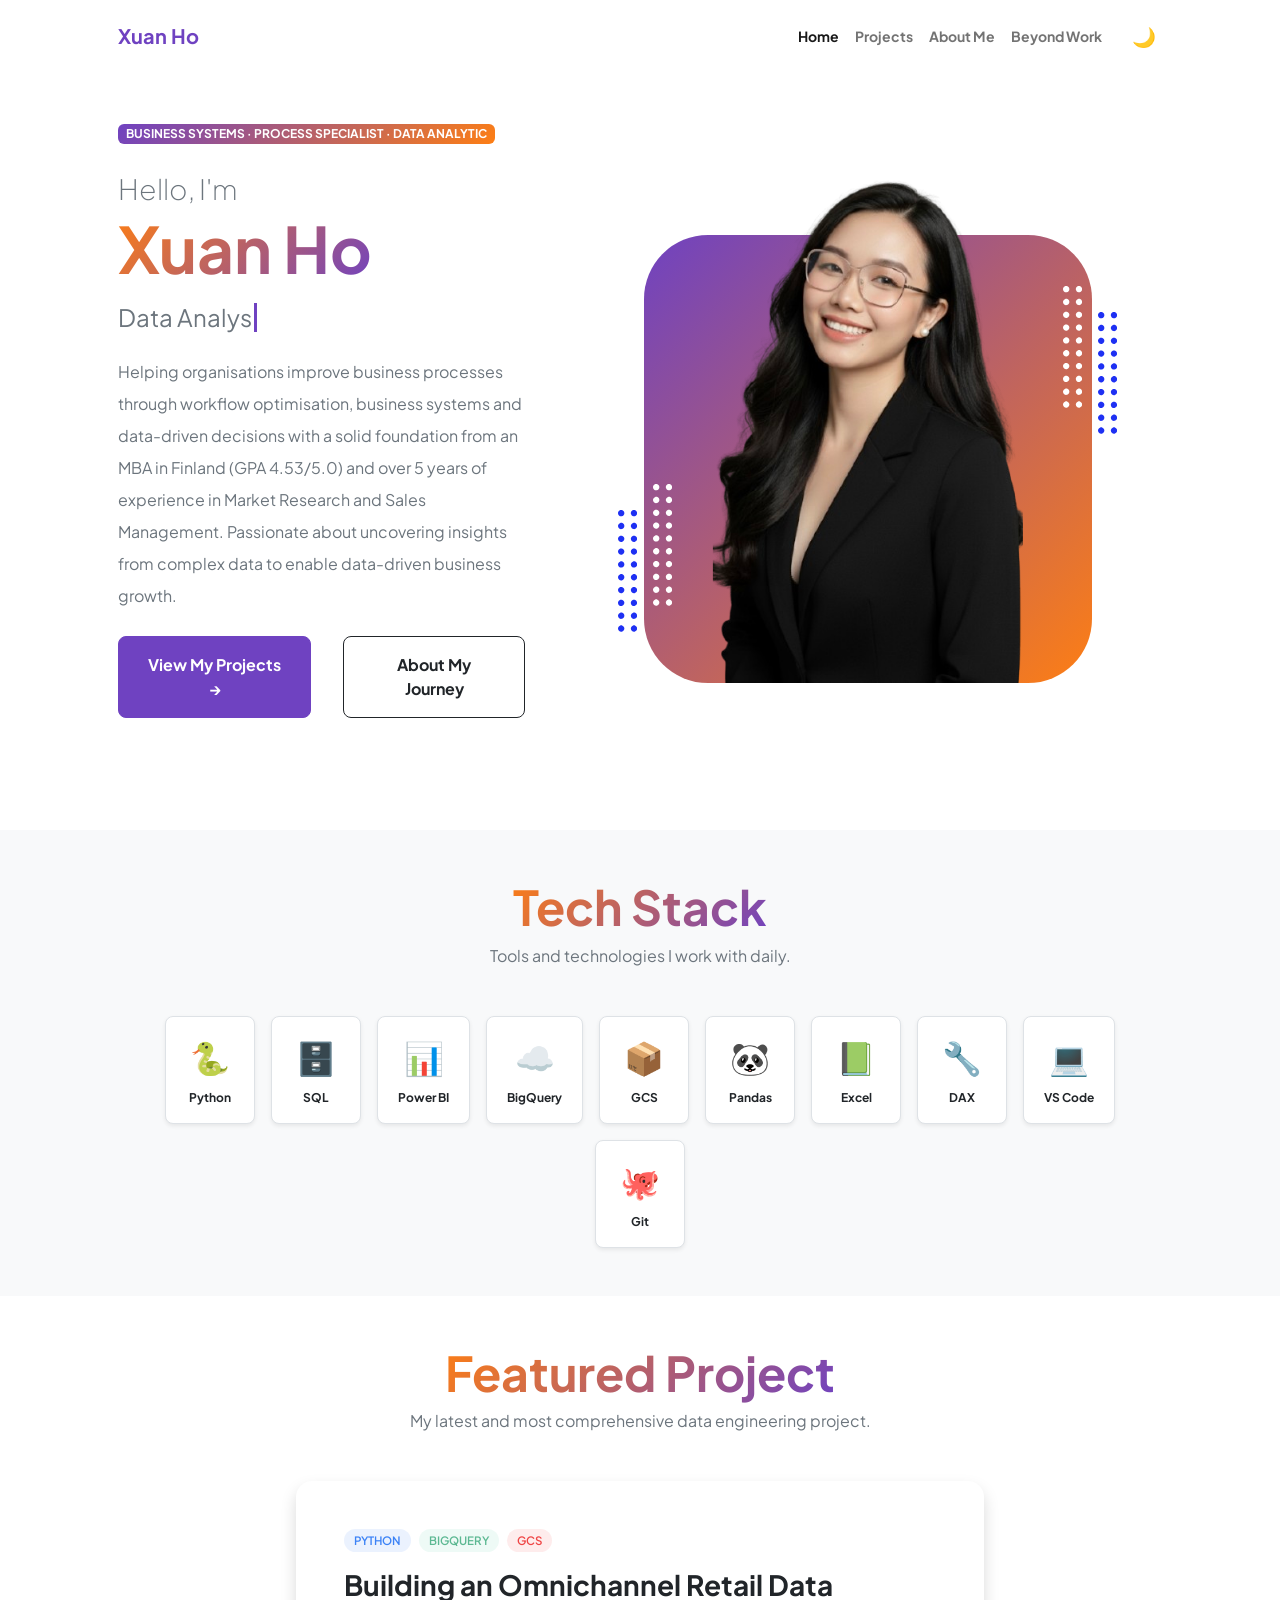
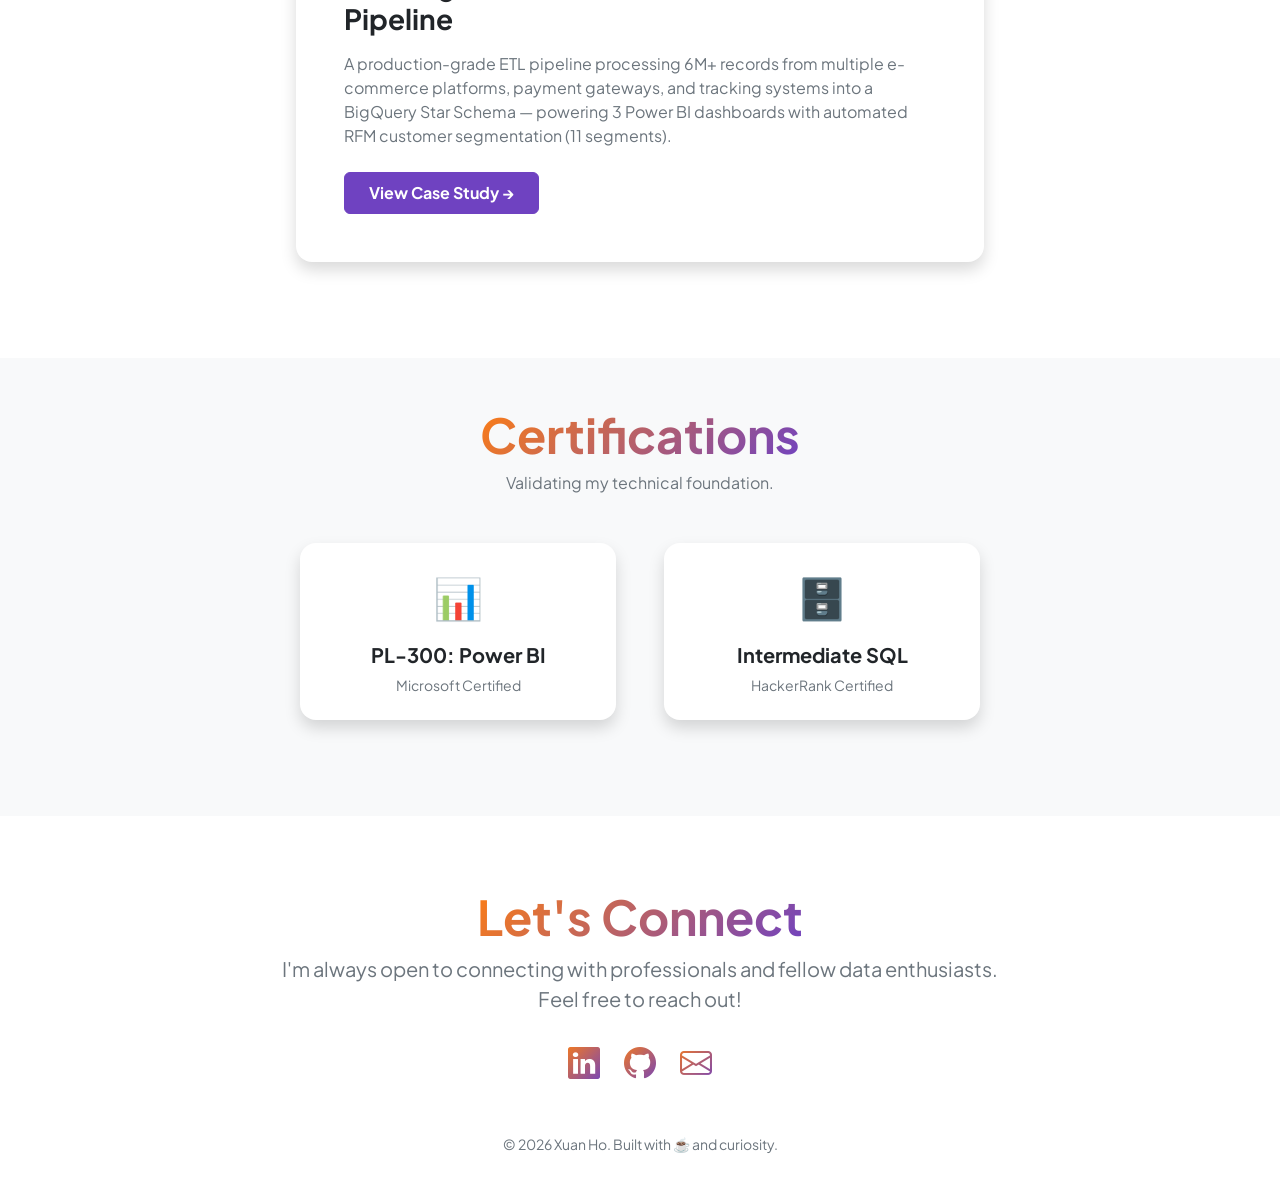
==== commit 565c090a: "update" ====
--- a/index.html
+++ b/index.html
@@ -80,8 +80,8 @@
                         <!-- Header text content-->
                         <div class="text-center text-lg-start">
                             <div class="badge bg-gradient-primary-to-secondary text-white mb-4">
-                                <div class="text-uppercase">Data Analytics &middot; Business Systems &middot;
-                                    Process Specialist</div>
+                                <div class="text-uppercase">Business Systems &middot; Process Specialist &middot;
+                                    Data Analytic</div>
                             </div>
                             <div class="fs-3 fw-light text-muted">Hello, I'm</div>
                             <h1 class="display-3 fw-bolder mb-3"><span class="text-gradient d-inline">Xuan Ho</span>
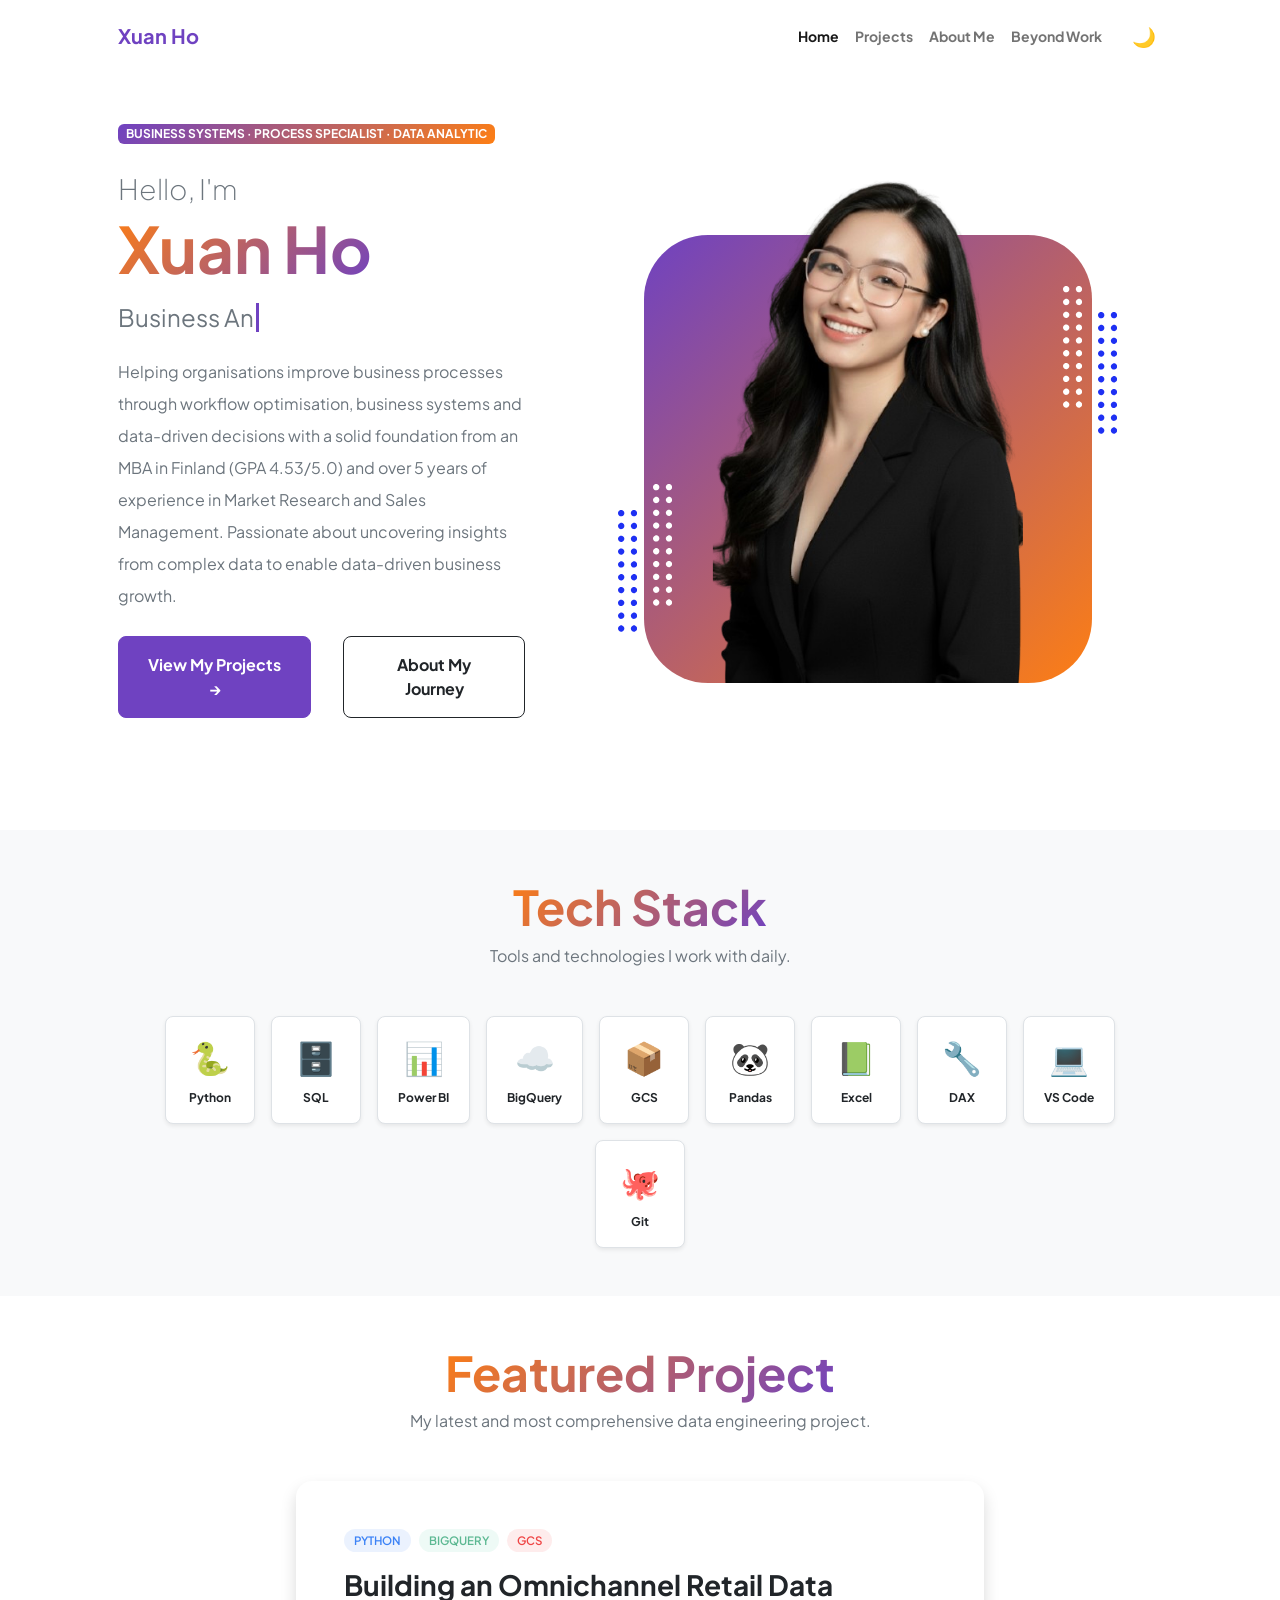
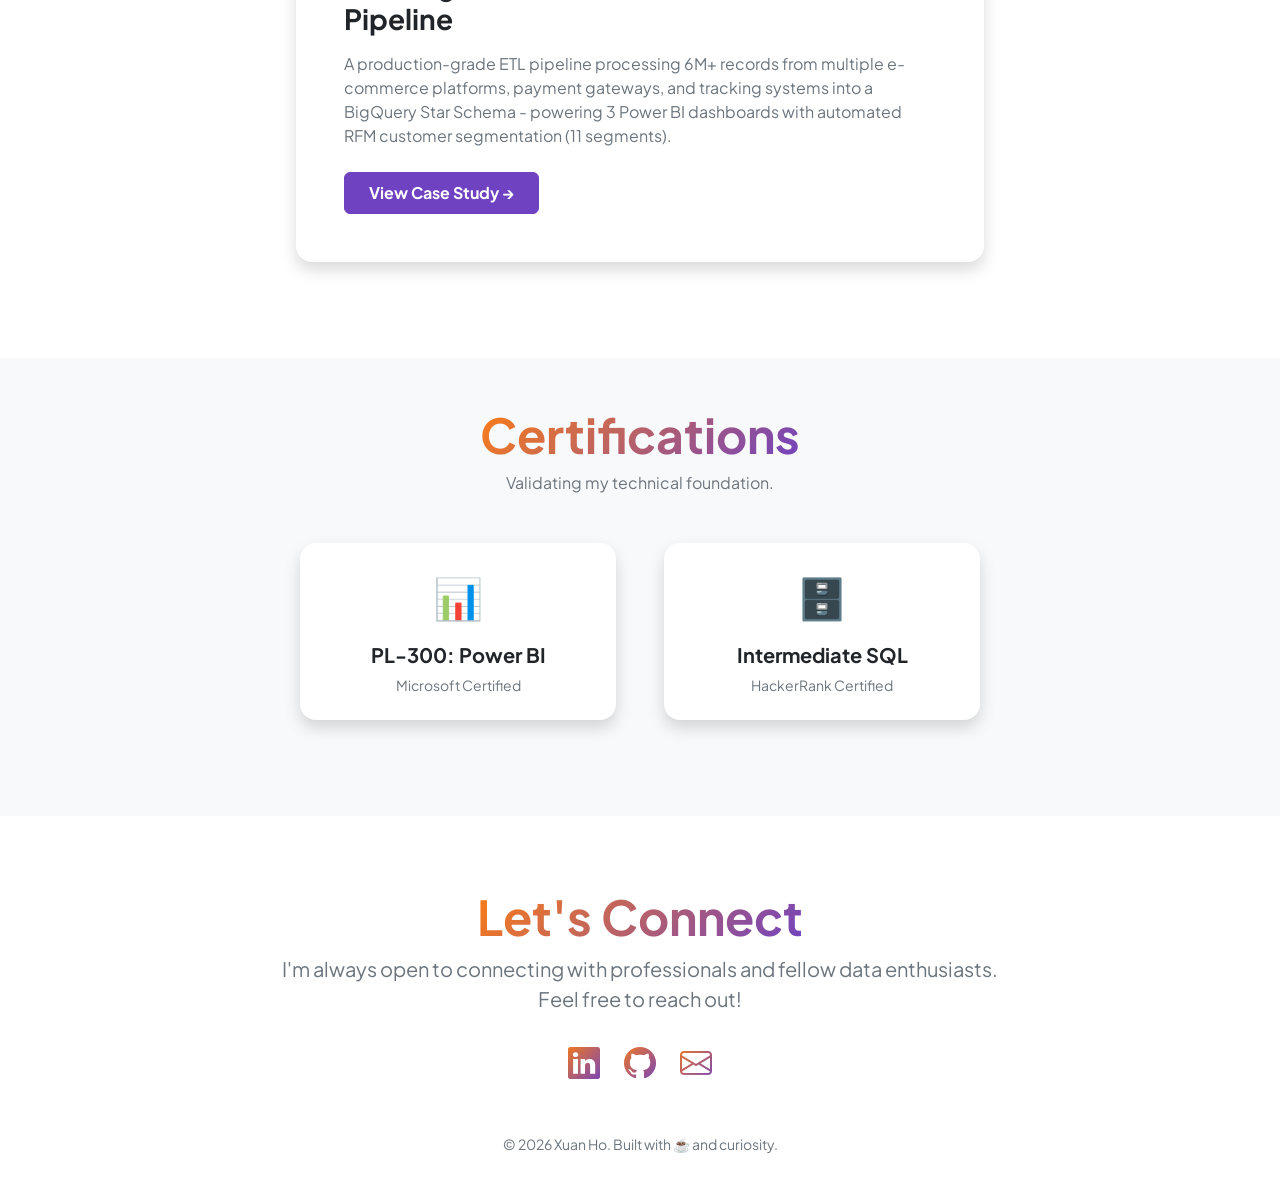
==== commit 9f1f079a: "update" ====
--- a/index.html
+++ b/index.html
@@ -5,22 +5,22 @@
     <meta charset="utf-8" />
     <meta name="viewport" content="width=device-width, initial-scale=1, shrink-to-fit=no" />
     <meta name="description"
-        content="Xuan Ho (Susan Ho) — Data Analyst specializing in ETL pipelines, Power BI dashboards, and SQL analytics. Based in Helsinki, Finland." />
-    <title>Xuan Ho — Data Analyst Portfolio</title>
+        content="Xuan Ho (Susan Ho) - Data Analyst specializing in ETL pipelines, Power BI dashboards, and SQL analytics. Based in Helsinki, Finland." />
+    <title>Xuan Ho - Data Analyst Portfolio</title>
     <!-- Open Graph / LinkedIn / Facebook -->
     <meta property="og:type" content="website">
     <meta property="og:url" content="https://hothanhxuan.github.io/">
-    <meta property="og:title" content="Xuan Ho — Data Analyst Portfolio">
+    <meta property="og:title" content="Xuan Ho - Data Analyst Portfolio">
     <meta property="og:description"
-        content="Xuan Ho (Susan Ho) — Data Analyst specializing in ETL pipelines, Power BI dashboards, and SQL analytics. Based in Helsinki, Finland.">
+        content="Xuan Ho (Susan Ho) - Data Analyst specializing in ETL pipelines, Power BI dashboards, and SQL analytics. Based in Helsinki, Finland.">
     <meta property="og:image" content="https://hothanhxuan.github.io/assets/images/og-cover.png">
 
     <!-- Twitter -->
     <meta property="twitter:card" content="summary_large_image">
     <meta property="twitter:url" content="https://hothanhxuan.github.io/">
-    <meta property="twitter:title" content="Xuan Ho — Data Analyst Portfolio">
+    <meta property="twitter:title" content="Xuan Ho - Data Analyst Portfolio">
     <meta property="twitter:description"
-        content="Xuan Ho (Susan Ho) — Data Analyst specializing in ETL pipelines, Power BI dashboards, and SQL analytics. Based in Helsinki, Finland.">
+        content="Xuan Ho (Susan Ho) - Data Analyst specializing in ETL pipelines, Power BI dashboards, and SQL analytics. Based in Helsinki, Finland.">
     <meta property="twitter:image" content="https://hothanhxuan.github.io/assets/images/og-cover.png">
     <!-- Favicon-->
 
@@ -489,7 +489,7 @@
                                 <p class="text-muted mb-4">
                                     A production-grade ETL pipeline processing 6M+ records from multiple e-commerce
                                     platforms,
-                                    payment gateways, and tracking systems into a BigQuery Star Schema — powering 3
+                                    payment gateways, and tracking systems into a BigQuery Star Schema - powering 3
                                     Power BI dashboards
                                     with automated RFM customer segmentation (11 segments).
                                 </p>
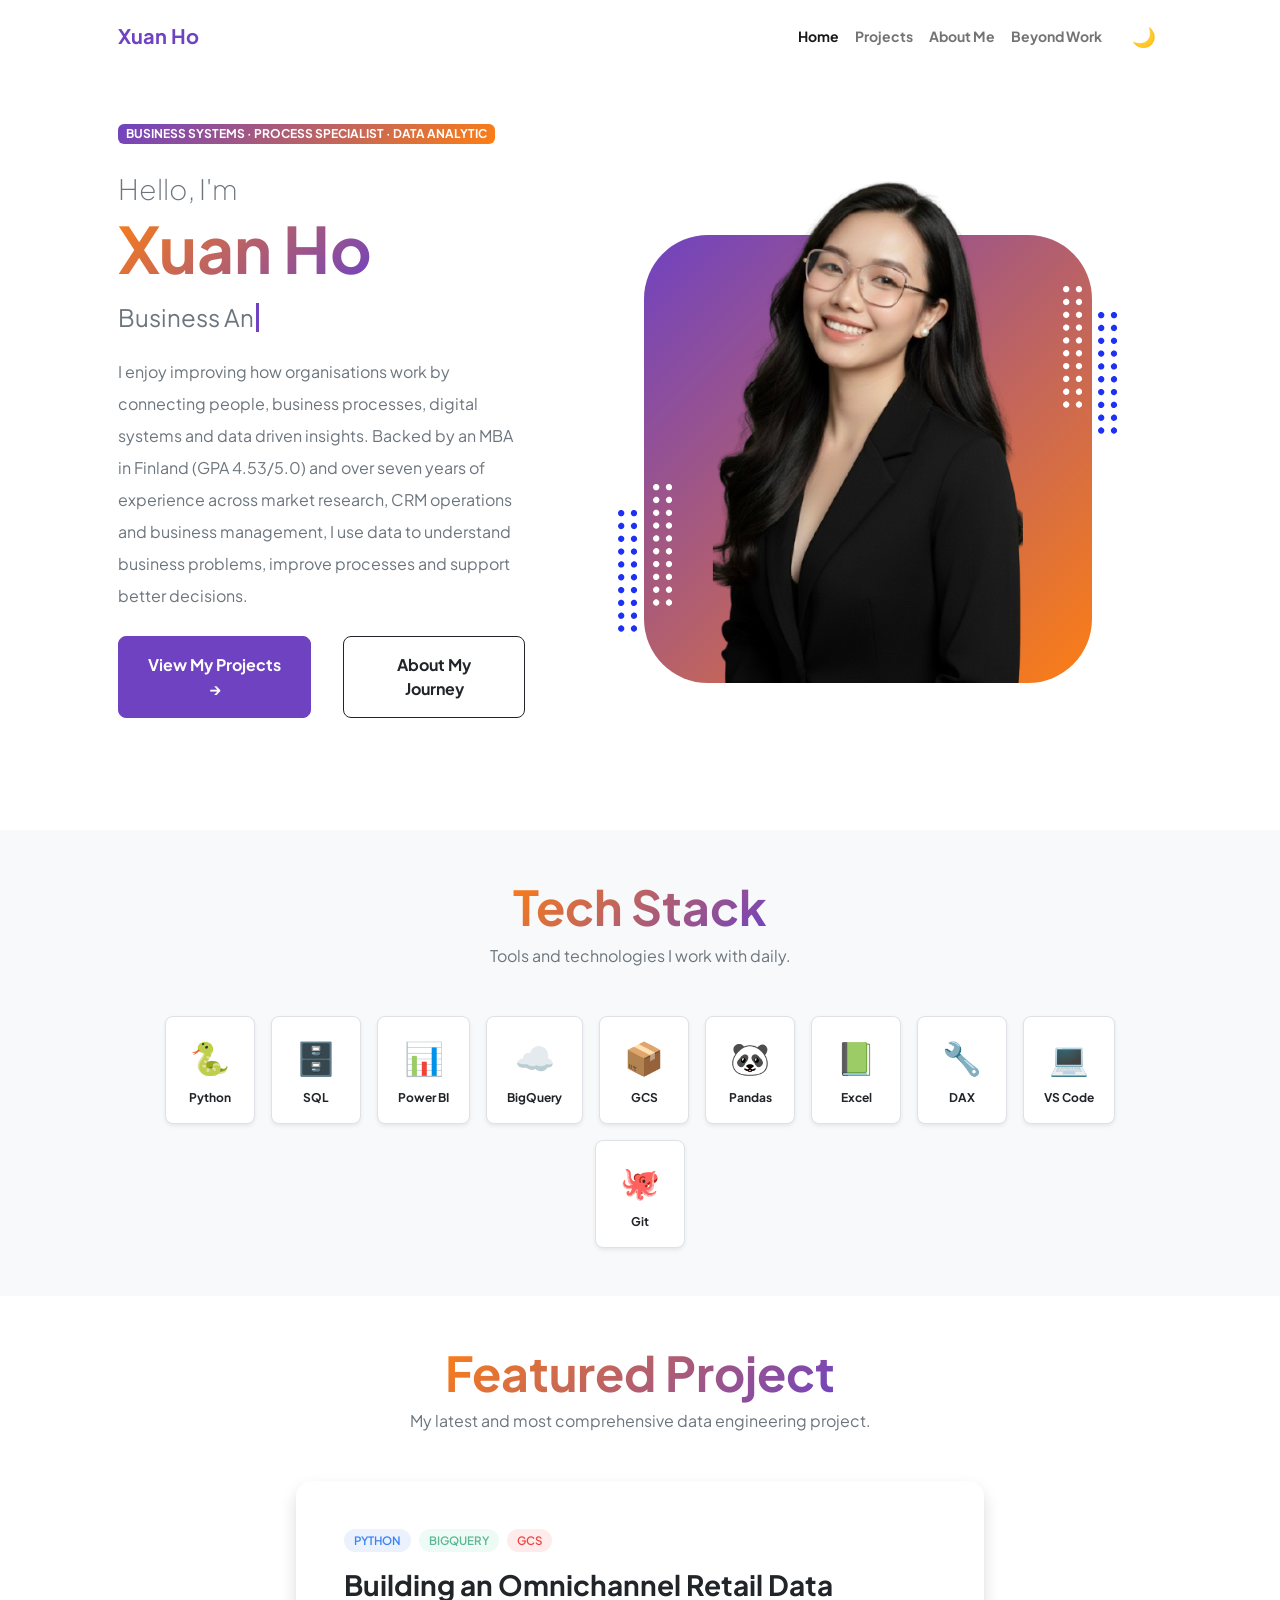
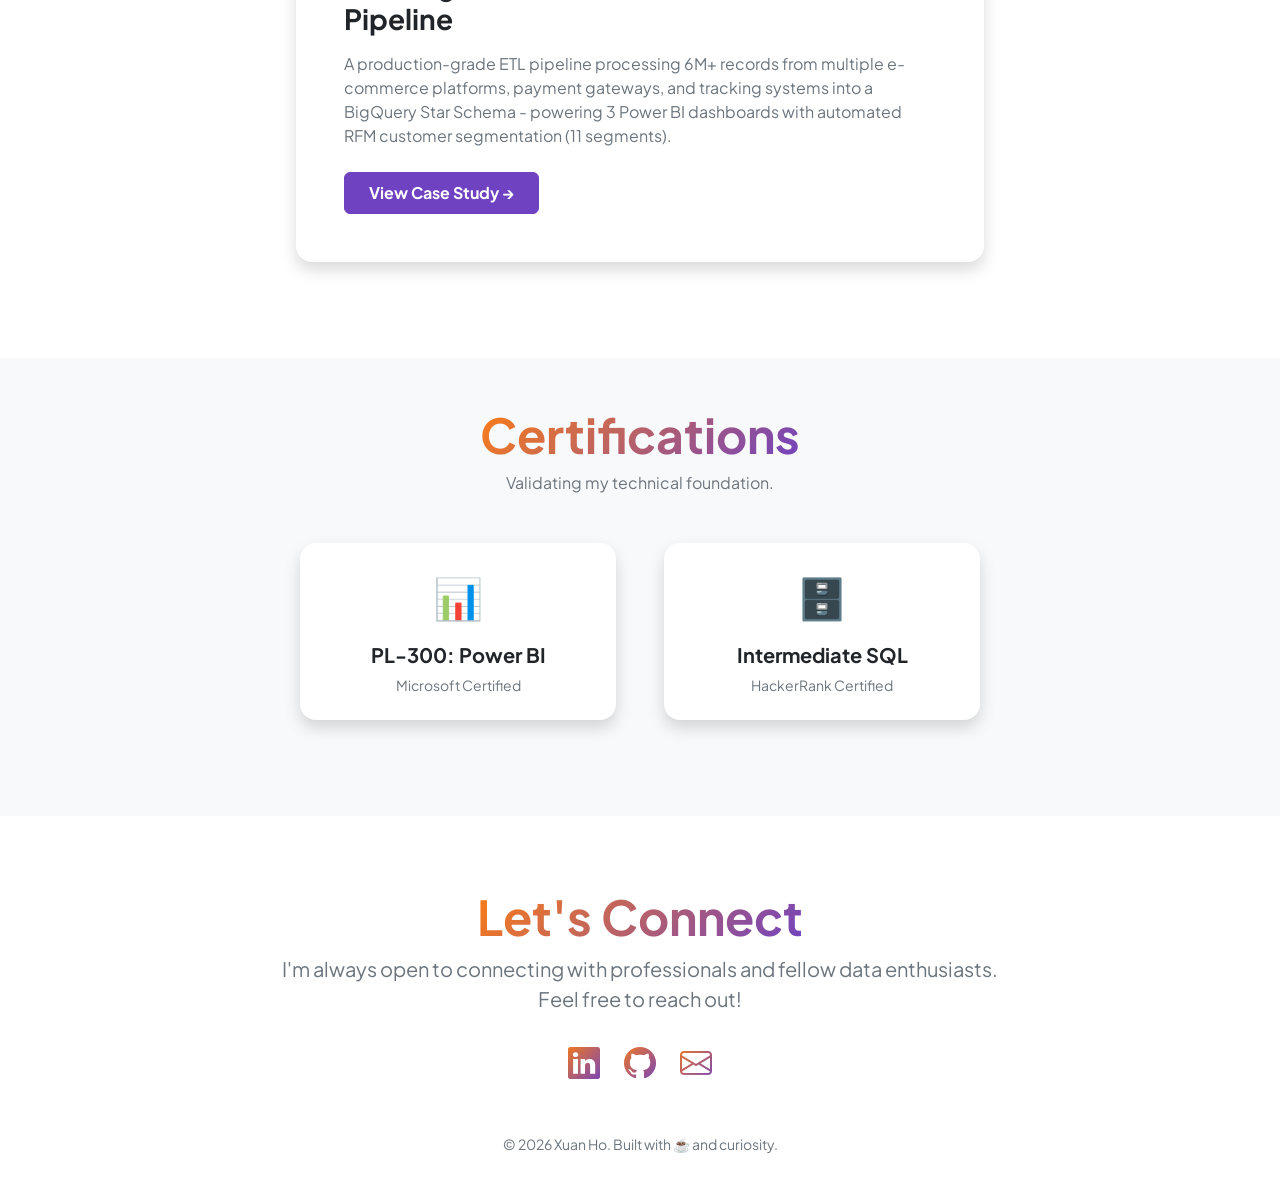
==== commit c2a1bf16: "update" ====
--- a/index.html
+++ b/index.html
@@ -91,12 +91,11 @@
                             </h2>
 
                             <p class="text-muted mb-4 fw-normal lh-lg" style="font-size: 1.0rem;">
-                                Helping organisations improve business processes through workflow optimisation, business
-                                systems and data-driven decisions with a solid foundation from an MBA in Finland (GPA
-                                4.53/5.0)
-                                and over 5 years of experience in Market Research and Sales Management.
-                                Passionate about uncovering insights from complex data to enable data-driven business
-                                growth.
+                                I enjoy improving how organisations work by connecting people, business processes,
+                                digital systems and data driven insights. Backed by an MBA in Finland (GPA 4.53/5.0) and
+                                over seven years of experience across market research, CRM operations and business
+                                management, I use data to understand business problems, improve processes and support
+                                better decisions.
                             </p>
                             <div class="d-grid gap-3 d-sm-flex justify-content-sm-center justify-content-lg-start mb-3">
                                 <a class="btn btn-primary btn-lg px-4 py-3 me-sm-3 fs-6 fw-bolder"
